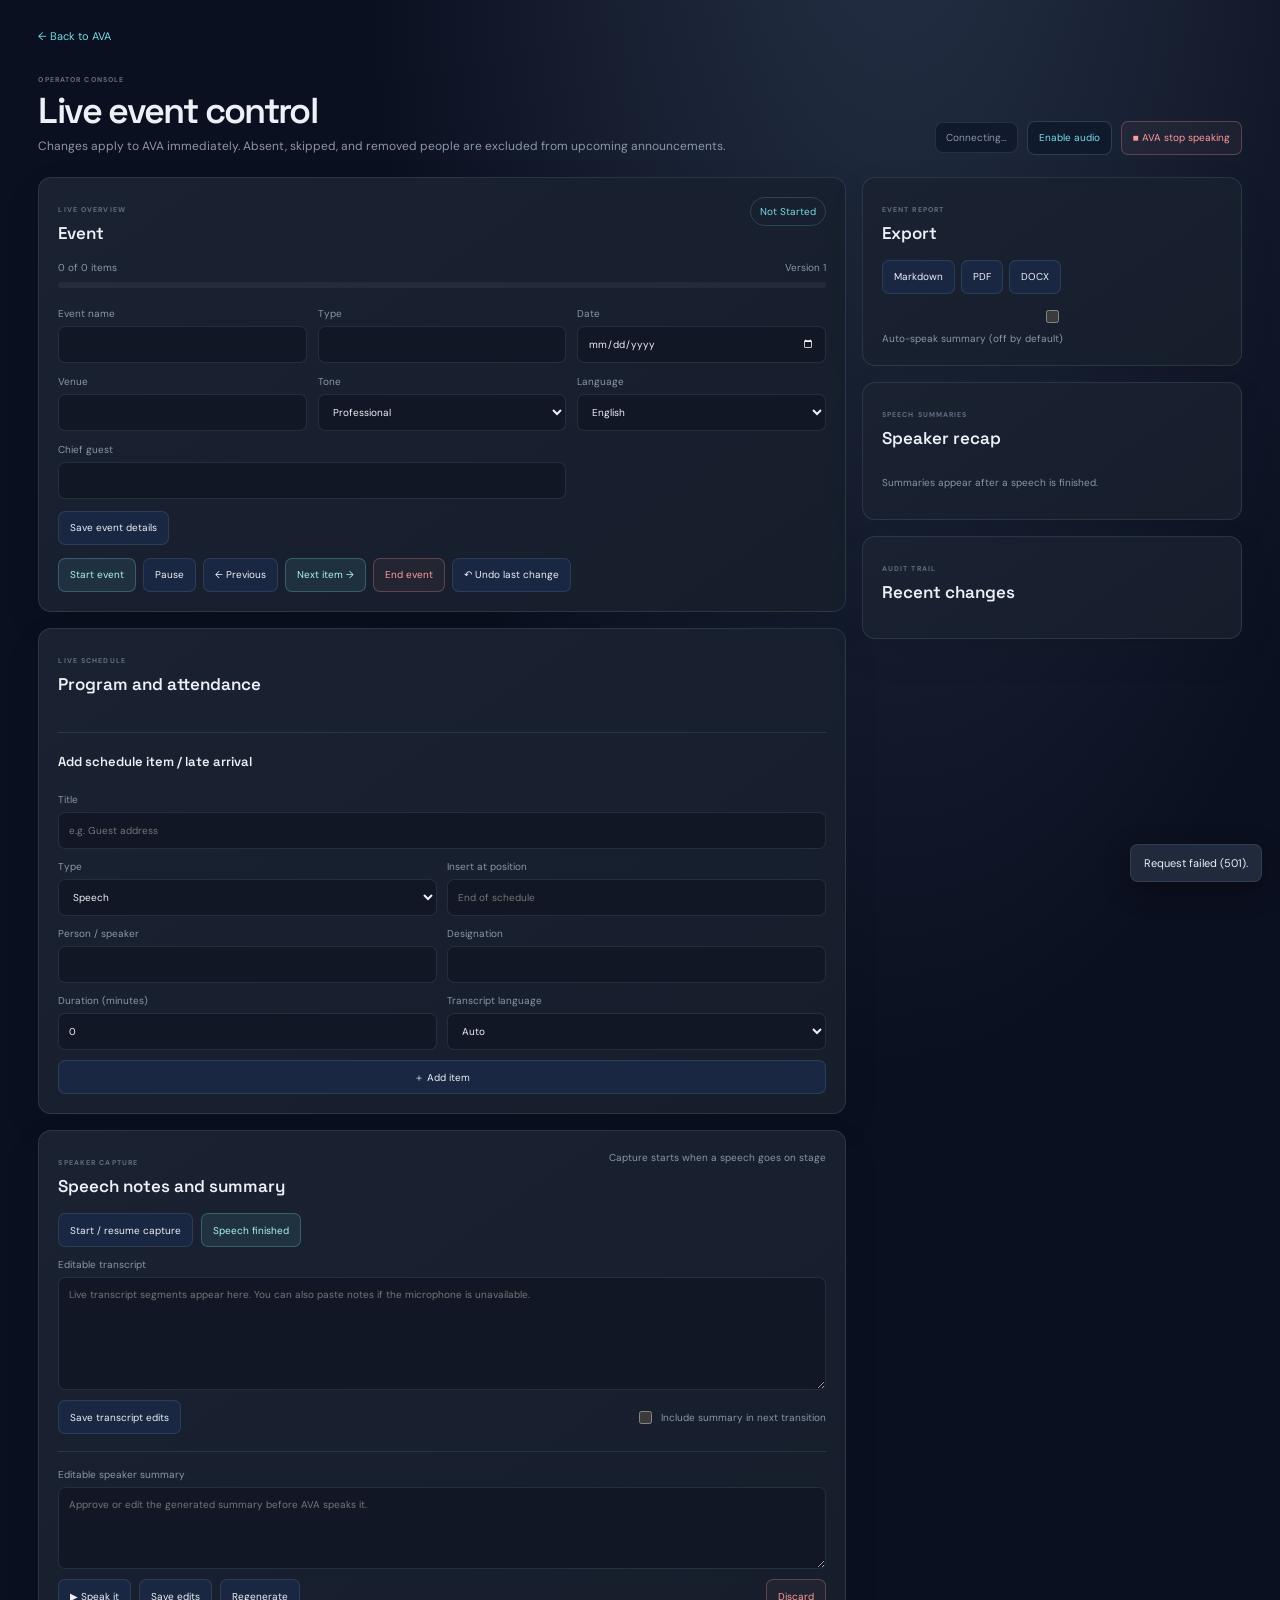
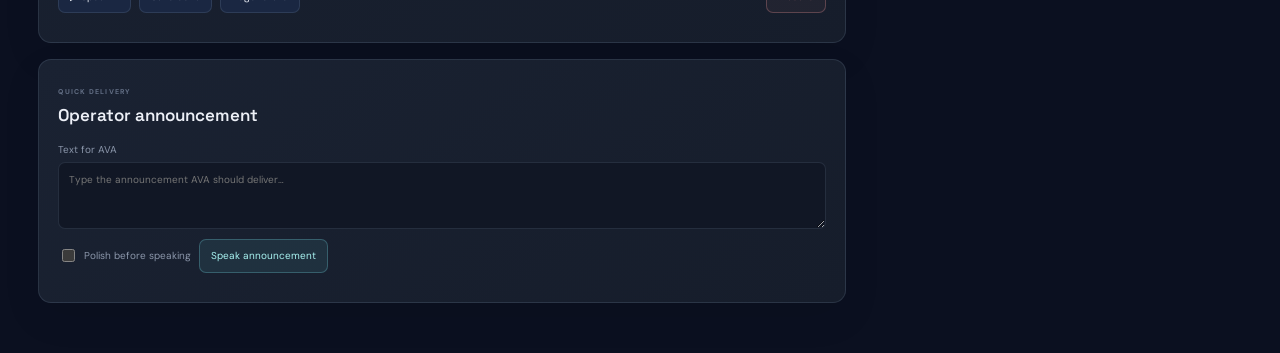
==== static/control.html @ 93ef5743 "Add AVA AI anchoring assistant" ====
<!doctype html>
<html lang="en">
<head>
  <meta charset="utf-8">
  <meta name="viewport" content="width=device-width, initial-scale=1">
  <meta name="theme-color" content="#0b1020">
  <title>AVA — Live event control</title>
  <link rel="preconnect" href="https://fonts.googleapis.com">
  <link rel="preconnect" href="https://fonts.gstatic.com" crossorigin>
  <link href="https://fonts.googleapis.com/css2?family=DM+Sans:wght@400;500;600;700&family=Manjari:wght@400;700&family=Noto+Sans+Malayalam:wght@400;500;600;700&family=Space+Grotesk:wght@500;600;700&display=swap" rel="stylesheet">
  <link rel="stylesheet" href="/static/css/ava.css">
  <link rel="stylesheet" href="/static/css/control.css">
  <script src="/static/js/control.js" defer></script>
</head>
<body class="control-body">
  <main class="control-shell">
    <header class="control-header">
      <div>
        <a class="control-back" href="/">← Back to AVA</a>
        <span class="panel-kicker">OPERATOR CONSOLE</span>
        <h1>Live event control</h1>
        <p>Changes apply to AVA immediately. Absent, skipped, and removed people are excluded from upcoming announcements.</p>
      </div>
      <div class="control-header-actions">
        <span id="socket-state" class="socket-state">Connecting…</span>
        <button id="audio-unlock" class="audio-unlock" type="button">Enable audio</button>
        <button id="stop-speaking" class="danger-button" type="button">■ AVA stop speaking</button>
      </div>
    </header>

    <section id="empty-state" class="control-card empty-control" hidden>
      <h2>No event is set up for this session</h2>
      <p>Return to AVA, open Anchoring, and save an event with its schedule first.</p>
      <a class="primary-link" href="/">Open AVA anchoring setup</a>
    </section>

    <div id="control-content" class="control-grid" hidden>
      <section class="control-main">
        <section class="control-card event-overview">
          <div class="control-card-heading">
            <div><span class="panel-kicker">LIVE OVERVIEW</span><h2 id="event-title">Event</h2></div>
            <span id="event-status" class="event-status">Not started</span>
          </div>
          <div class="progress-copy"><span id="progress-label">0 of 0 items</span><span id="version-label">Version 1</span></div>
          <div class="progress-track"><div id="progress-bar"></div></div>
          <div class="event-fields-control">
            <label>Event name<input id="field-name" maxlength="200"></label>
            <label>Type<input id="field-type" maxlength="80"></label>
            <label>Date<input id="field-date" type="date"></label>
            <label>Venue<input id="field-venue" maxlength="200"></label>
            <label>Tone<select id="field-tone"><option>Professional</option><option>Energetic</option><option>Youthful</option><option>Elegant</option><option>Formal</option><option>Funny</option></select></label>
            <label>Language<select id="field-language"><option value="en">English</option><option value="ml">മലയാളം</option></select></label>
            <label class="wide-field">Chief guest<input id="field-chief-guest" maxlength="200"></label>
          </div>
          <button id="save-event-fields" class="secondary-button" type="button">Save event details</button>
          <div class="event-controls">
            <button id="start-event" class="primary-button" type="button">Start event</button>
            <button id="pause-event" class="secondary-button" type="button">Pause</button>
            <button id="previous-item" class="secondary-button" type="button">← Previous</button>
            <button id="next-item" class="primary-button" type="button">Next item →</button>
            <button id="end-event" class="danger-button" type="button">End event</button>
            <button id="undo-change" class="secondary-button" type="button">↶ Undo last change</button>
          </div>
        </section>

        <section class="control-card">
          <div class="control-card-heading">
            <div><span class="panel-kicker">LIVE SCHEDULE</span><h2>Program and attendance</h2></div>
            <span id="schedule-count" class="muted-label"></span>
          </div>
          <div id="schedule-list" class="schedule-list"></div>
          <form id="add-item-form" class="add-item-form">
            <h3>Add schedule item / late arrival</h3>
            <label>Title<input name="title" required maxlength="200" placeholder="e.g. Guest address"></label>
            <div class="form-two">
              <label>Type<select name="type"><option value="speech">Speech</option><option value="welcome">Welcome</option><option value="performance">Performance</option><option value="break">Break</option><option value="vote_of_thanks">Vote of thanks</option><option value="other">Other</option></select></label>
              <label>Insert at position<input name="position" type="number" min="1" placeholder="End of schedule"></label>
            </div>
            <div class="form-two">
              <label>Person / speaker<input name="person_name" maxlength="160"></label>
              <label>Designation<input name="designation" maxlength="160"></label>
            </div>
            <div class="form-two">
              <label>Duration (minutes)<input name="planned_duration" type="number" min="0" max="600" value="0"></label>
              <label>Transcript language<select name="transcript_language"><option value="auto">Auto</option><option value="en">English</option><option value="ml">Malayalam</option></select></label>
            </div>
            <button class="secondary-button" type="submit">＋ Add item</button>
          </form>
        </section>

        <section class="control-card speech-card">
          <div class="control-card-heading">
            <div><span class="panel-kicker">SPEAKER CAPTURE</span><h2>Speech notes and summary</h2></div>
            <span id="capture-state" class="muted-label">Capture starts when a speech goes on stage</span>
          </div>
          <div class="capture-actions">
            <button id="capture-toggle" class="secondary-button" type="button">Start / resume capture</button>
            <button id="speech-finished" class="primary-button" type="button">Speech finished</button>
          </div>
          <p id="silence-suggestion" class="silence-suggestion" hidden>Long silence detected. Confirm with “Speech finished” when the speaker is done.</p>
          <label>Editable transcript<textarea id="transcript-editor" rows="6" placeholder="Live transcript segments appear here. You can also paste notes if the microphone is unavailable."></textarea></label>
          <div class="transcript-actions">
            <button id="save-transcript" class="secondary-button" type="button">Save transcript edits</button>
            <label class="transition-toggle"><input id="include-transition" type="checkbox"> Include summary in next transition</label>
          </div>
          <div class="summary-box">
            <label>Editable speaker summary<textarea id="summary-editor" rows="4" placeholder="Approve or edit the generated summary before AVA speaks it."></textarea></label>
            <div class="summary-actions">
              <button id="speak-summary" class="secondary-button" type="button">▶ Speak it</button>
              <button id="save-summary" class="secondary-button" type="button">Save edits</button>
              <button id="regenerate-summary" class="secondary-button" type="button">Regenerate</button>
              <button id="discard-summary" class="danger-button" type="button">Discard</button>
            </div>
          </div>
        </section>

        <section class="control-card">
          <div class="control-card-heading">
            <div><span class="panel-kicker">QUICK DELIVERY</span><h2>Operator announcement</h2></div>
          </div>
          <label>Text for AVA<textarea id="announcement-text" rows="3" maxlength="2000" placeholder="Type the announcement AVA should deliver…"></textarea></label>
          <div class="announcement-actions">
            <label class="transition-toggle"><input id="polish-announcement" type="checkbox"> Polish before speaking</label>
            <button id="deliver-announcement" class="primary-button" type="button">Speak announcement</button>
          </div>
        </section>
      </section>

      <aside class="control-side">
        <section class="control-card">
          <div class="control-card-heading"><div><span class="panel-kicker">EVENT REPORT</span><h2>Export</h2></div></div>
          <div class="export-actions">
            <a id="export-md" class="secondary-button" href="#">Markdown</a>
            <a id="export-pdf" class="secondary-button" href="#">PDF</a>
            <a id="export-docx" class="secondary-button" href="#">DOCX</a>
          </div>
          <label class="transition-toggle auto-speak"><input id="auto-speak-summary" type="checkbox"> Auto-speak summary (off by default)</label>
        </section>
        <section class="control-card">
          <div class="control-card-heading"><div><span class="panel-kicker">SPEECH SUMMARIES</span><h2>Speaker recap</h2></div></div>
          <div id="summary-list" class="summary-list"><p class="muted-label">Summaries appear after a speech is finished.</p></div>
        </section>
        <section class="control-card">
          <div class="control-card-heading"><div><span class="panel-kicker">AUDIT TRAIL</span><h2>Recent changes</h2></div></div>
          <ol id="event-log" class="event-log"></ol>
        </section>
      </aside>
    </div>
    <div id="toast-region" class="toast-region" role="status" aria-live="polite"></div>
  </main>
</body>
</html>
---- static/css/ava.css ----
:root {
  color-scheme: dark;
  --bg: #0b1020;
  --panel: #111a2c;
  --panel-soft: #152039;
  --panel-raised: #1a2742;
  --line: rgba(171, 196, 232, .13);
  --ink: #edf0f7;
  --muted: #8b96aa;
  --faint: #626e84;
  --mint: #75dce7;
  --mint-bright: #a9f4f2;
  --lavender: #b7a8ff;
  --gold: #edc891;
  --danger: #ff9b9b;
  --sans: "DM Sans", "Noto Sans Malayalam", "Manjari", sans-serif;
  --display: "Space Grotesk", "Noto Sans Malayalam", "Manjari", sans-serif;
}
* { box-sizing: border-box; }
body { margin: 0; min-width: 320px; color: var(--ink); background: var(--bg); font: 14px/1.5 var(--sans); }
button, input, select, textarea { font: inherit; }
button { color: inherit; }
button:focus-visible, input:focus-visible, select:focus-visible, textarea:focus-visible, a:focus-visible { outline: 2px solid var(--mint); outline-offset: 3px; }
.app-shell { min-height: 100vh; display: grid; grid-template-columns: 246px minmax(0, 1fr); }
.sidebar { position: sticky; top: 0; height: 100vh; padding: 26px 17px 18px; display: flex; flex-direction: column; border-right: 1px solid var(--line); background: #131927; }
.brand { display: flex; align-items: center; gap: 10px; padding: 0 7px; color: var(--ink); text-decoration: none; font: 700 24px var(--display); letter-spacing: -.08em; }
.brand-mark { width: 29px; height: 29px; display: grid; place-items: center; color: #131927; background: var(--mint); border-radius: 10px 10px 10px 3px; font-size: 18px; letter-spacing: -.06em; }
.brand-dot { color: var(--mint); }
.sidebar-label, .panel-kicker, .topbar-kicker { color: var(--faint); font-size: 9px; font-weight: 700; letter-spacing: .16em; }
.sidebar-label { margin: 42px 8px 12px; }
.session-card { display: flex; align-items: center; gap: 10px; padding: 12px 10px; border: 1px solid var(--line); border-radius: 10px; background: rgba(255,255,255,.018); }
.session-card > div { flex: 1; min-width: 0; }
.session-card strong, .profile strong { display: block; font-size: 11px; font-weight: 600; }
.session-card small, .profile small { display: block; color: var(--faint); font-size: 10px; }
.live-dot { width: 7px; height: 7px; display: inline-block; border-radius: 50%; background: var(--mint); box-shadow: 0 0 11px #9edbc87a; flex: 0 0 auto; }
.icon-button { width: 29px; height: 29px; display: grid; place-items: center; padding: 0; border: 1px solid var(--line); border-radius: 8px; background: transparent; color: var(--muted); cursor: pointer; font-size: 19px; }
.icon-button:hover { color: var(--mint); border-color: #9edbc85e; }
.memory-card { margin-top: 25px; padding: 14px 13px 12px; border: 1px solid var(--line); border-radius: 11px; background: linear-gradient(145deg, #1d2635, #182130); }
.card-heading { display: flex; justify-content: space-between; font-size: 11px; font-weight: 700; }
.memory-icon { color: var(--mint); }
.memory-card p { min-height: 39px; margin: 12px 0 15px; color: var(--muted); font-size: 10px; line-height: 1.6; }
.memory-meta { display: flex; justify-content: space-between; color: var(--faint); font-size: 9px; }
.state-card { flex: 1; min-height: 60px; }
.state-card .sidebar-label { margin: 29px 8px 10px; }
.state-content { padding: 0 8px; color: var(--muted); font-size: 10px; }
.state-empty { color: var(--faint); }
.state-item { padding: 9px 10px; border-left: 2px solid var(--lavender); border-radius: 0 6px 6px 0; background: #ffffff06; }
.state-item strong { display: block; margin-bottom: 3px; color: var(--ink); font-size: 10px; }
.sidebar-bottom { margin-top: auto; }
.settings-link { width: 100%; padding: 10px 9px; display: flex; gap: 9px; align-items: center; border: 0; background: transparent; color: var(--muted); text-align: left; cursor: pointer; font-size: 11px; }
.settings-link:hover { color: var(--ink); }
.profile { margin-top: 10px; padding: 14px 5px 0; display: flex; align-items: center; gap: 9px; border-top: 1px solid var(--line); }
.profile-avatar { width: 28px; height: 28px; display: grid; place-items: center; border-radius: 9px; background: #282e47; color: var(--lavender); font-weight: 700; }
.profile > div:nth-child(2) { flex: 1; }
.profile-status { width: 6px; height: 6px; border-radius: 50%; background: var(--mint); }
.main-panel { width: min(100%, 1550px); min-height: 100vh; margin: auto; padding: 27px clamp(20px, 3vw, 48px) 17px; display: flex; flex-direction: column; }
.topbar { display: flex; align-items: center; justify-content: space-between; gap: 18px; }
.topbar-kicker { font-size: 8px; letter-spacing: .17em; }
.topbar h1 { margin: 4px 0 0; font: 600 clamp(20px, 2vw, 26px)/1.2 var(--display); letter-spacing: -.045em; }
.topbar-actions { display: flex; align-items: center; gap: 10px; }
.language-select, .connection-pill, .audio-unlock { min-height: 34px; padding: 0 11px; border: 1px solid var(--line); border-radius: 8px; background: var(--panel); color: var(--muted); font-size: 10px; }
.connection-pill { display: flex; align-items: center; gap: 7px; }
.status-indicator { width: 7px; height: 7px; display: inline-block; border-radius: 50%; background: var(--gold); }
.connection-pill.connected .status-indicator { background: var(--mint); box-shadow: 0 0 9px #9edbc87a; }
.connection-pill.connecting .status-indicator { background: var(--gold); animation: pulse 1s infinite alternate; }
.connection-pill.error .status-indicator { background: var(--danger); }
.connection-pill.error { color: var(--danger); }
.audio-unlock { border-color: #9edbc830; color: var(--mint); cursor: pointer; }
.audio-unlock.enabled { background: #9edbc813; }
.health-banner { margin-top: 13px; padding: 10px 13px; border: 1px solid #edc8914a; border-radius: 8px; background: #edc8910c; color: var(--gold); font-size: 10px; }
.health-banner strong { font-size: 10px; }
.health-banner ul { display: grid; gap: 3px; margin: 5px 0 0; padding-left: 16px; color: #c7b89f; }
.mode-tabs { display: flex; align-items: center; gap: 5px; margin-top: 25px; padding-bottom: 11px; border-bottom: 1px solid var(--line); }
.mode-tab { display: flex; align-items: center; gap: 7px; padding: 7px 12px; border: 1px solid transparent; border-radius: 7px; background: transparent; color: var(--muted); cursor: pointer; font-size: 11px; }
.mode-tab span { color: var(--faint); font-size: 14px; }
.mode-tab:hover { color: var(--ink); }
.mode-tab.active { border-color: #9edbc82b; background: #9edbc80b; color: var(--mint-bright); }
.mode-tab.active span { color: var(--mint); }
.mode-hint { margin-left: auto; color: var(--faint); font-size: 10px; }
.workspace { flex: 1; min-height: 500px; display: grid; grid-template-columns: minmax(0, 1fr) 270px; gap: 23px; padding-top: 12px; }
.conversation-column { min-width: 0; min-height: 0; display: flex; flex-direction: column; }
.welcome-panel { flex: 1; display: flex; flex-direction: column; align-items: center; justify-content: center; padding: 25px 5px 23px; text-align: center; }
.avatar-stage { width: 110px; height: 110px; position: relative; display: grid; place-items: center; margin-bottom: 16px; }
.avatar-orbit { position: absolute; inset: 0; border: 1px solid #c2b8ff20; border-radius: 50%; }
.orbit-two { inset: 8px; border-color: #9edbc832; }
.avatar-face { position: relative; width: 62px; height: 66px; display: flex; align-items: center; flex-direction: column; justify-content: center; border: 1px solid #d9d3ff4b; border-radius: 46% 46% 42% 42%; background: linear-gradient(145deg, #34324f, #23283c); box-shadow: 0 0 35px #a49bff20, inset 0 1px #ffffff21; }
.avatar-eyes { display: flex; gap: 13px; margin-top: 3px; }
.avatar-eyes i { width: 5px; height: 7px; border-radius: 50%; background: var(--mint); box-shadow: 0 0 7px #9edbc8; }
.avatar-smile { width: 13px; height: 6px; margin-top: 7px; border-bottom: 1px solid #d5d0ff; border-radius: 0 0 12px 12px; }
.avatar-cheek { position: absolute; top: 40px; width: 6px; height: 3px; border-radius: 50%; background: #d6a5c5b5; }
.cheek-left { left: 8px; }.cheek-right { right: 8px; }
.avatar-spark { position: absolute; color: var(--gold); animation: drift 4s ease-in-out infinite; }
.spark-one { top: 12px; right: 13px; }.spark-two { bottom: 15px; left: 8px; color: var(--mint); animation-delay: -1.7s; }
.avatar-orbit.orbit-one { animation: orbit 20s linear infinite; }
.eyebrow { margin: 0 0 9px; color: var(--mint); font-size: 8px; font-weight: 700; letter-spacing: .2em; }
.welcome-panel h2 { margin: 0; font: 600 clamp(23px, 3vw, 33px)/1.2 var(--display); letter-spacing: -.05em; }
.welcome-panel h2 span { color: var(--lavender); }
.welcome-copy { max-width: 360px; margin: 11px 0 20px; color: var(--muted); font-size: 11px; }
.suggestion-row { display: flex; flex-wrap: wrap; justify-content: center; gap: 7px; }
.suggestion { padding: 8px 10px; border: 1px solid var(--line); border-radius: 8px; background: #ffffff04; color: var(--lavender); cursor: pointer; font-size: 10px; }
.suggestion span { color: var(--muted); }.suggestion:hover { border-color: #c2b8ff55; background: #c2b8ff0b; }
.chat-log { min-height: 0; max-height: 46vh; overflow-y: auto; padding: 12px 8px; }
.chat-log:empty { display: none; }
.message-row { display: flex; gap: 9px; margin: 13px 0; animation: rise .25s ease-out; }
.message-row.user { justify-content: flex-end; }
.message-avatar { width: 24px; height: 24px; flex: 0 0 auto; display: grid; place-items: center; border-radius: 8px; background: #282e47; color: var(--lavender); font: 600 11px var(--display); }
.message-bubble { max-width: min(78%, 560px); padding: 10px 13px; border: 1px solid var(--line); border-radius: 4px 12px 12px 12px; background: var(--panel); color: #dfe4ef; font-size: 12px; line-height: 1.7; white-space: pre-wrap; overflow-wrap: anywhere; }
.user .message-bubble { border-color: #9edbc822; border-radius: 12px 4px 12px 12px; background: #21302f; }
.message-actions { display: flex; gap: 8px; margin-top: 7px; }
.play-audio { padding: 3px 8px; border: 1px solid var(--line); border-radius: 5px; background: transparent; color: var(--mint); cursor: pointer; font-size: 9px; }
.typing-indicator { align-items: center; gap: 4px; padding: 0 10px 10px 34px; color: var(--faint); font-size: 9px; }
.typing-indicator:not([hidden]) { display: flex; }
.typing-indicator span { width: 4px; height: 4px; border-radius: 50%; background: var(--mint); animation: pulse 1s infinite alternate; }
.typing-indicator span:nth-child(2) { animation-delay: .2s; }.typing-indicator span:nth-child(3) { animation-delay: .4s; }
.typing-indicator small { margin-left: 5px; font-size: inherit; }
.composer-wrap { margin-top: auto; }
.composer { padding: 11px 12px 8px; border: 1px solid #b0bfd328; border-radius: 12px; background: #171e2b; box-shadow: 0 14px 35px #0002; transition: border-color .18s; }
.composer:focus-within { border-color: #9edbc849; }
.composer textarea { width: 100%; resize: none; max-height: 160px; padding: 1px 2px 7px; border: 0; outline: 0; background: transparent; color: var(--ink); font-size: 12px; line-height: 1.55; }
.composer textarea::placeholder { color: #788399; }
.composer-controls { display: flex; justify-content: space-between; align-items: center; gap: 10px; }
.composer-tools { min-width: 0; display: flex; align-items: center; gap: 8px; }
.tool-button { min-height: 27px; display: flex; align-items: center; gap: 5px; padding: 3px 7px; border: 1px solid transparent; border-radius: 6px; background: transparent; color: var(--faint); cursor: pointer; font-size: 12px; }
.tool-button span { font-size: 9px; }
.tool-button:hover, .tool-button[aria-pressed="true"], .tool-button.recording { border-color: #9edbc830; background: #9edbc80b; color: var(--mint); }
.input-divider { height: 15px; border-left: 1px solid var(--line); }.input-tip { color: var(--faint); font-size: 9px; }
.send-button { min-height: 31px; display: flex; align-items: center; gap: 14px; padding: 0 10px; border: 0; border-radius: 7px; background: var(--mint); color: #17211f; cursor: pointer; font-weight: 700; font-size: 10px; }
.send-button:hover { background: var(--mint-bright); }.send-button:disabled { opacity: .55; cursor: wait; }
.composer-foot { display: flex; justify-content: space-between; gap: 8px; padding: 7px 2px 0; color: var(--faint); font-size: 8px; }
.insight-column { display: flex; flex-direction: column; gap: 12px; }
.think-card, .robot-card, .event-card { padding: 14px; border: 1px solid var(--line); border-radius: 11px; background: linear-gradient(145deg, #1a2231, #171e2a); }
.panel-title, .robot-header { display: flex; align-items: flex-start; justify-content: space-between; }
.panel-title h2, .robot-header h2, .settings-heading h2 { margin: 3px 0 0; font: 600 14px var(--display); letter-spacing: -.03em; }
.panel-kicker { font-size: 7px; }.think-spark { color: var(--lavender); }
.think-row { display: flex; align-items: center; justify-content: space-between; gap: 8px; padding: 11px 0 0; }
.think-label { color: var(--faint); font-size: 9px; }.think-value { color: #d8ddeb; font-size: 9px; text-align: right; }
.model-value { color: var(--mint); font-family: monospace; }
.think-context { margin-top: 10px; padding-top: 10px; border-top: 1px solid var(--line); }
.think-context p { min-height: 24px; margin: 5px 0 0; color: var(--muted); font-size: 9px; line-height: 1.6; }
.sim-badge { display: flex; align-items: center; gap: 5px; padding: 4px 6px; border: 1px solid #9edbc823; border-radius: 5px; color: var(--mint); font-size: 7px; letter-spacing: .08em; }
.sim-badge i { width: 4px; height: 4px; border-radius: 50%; background: var(--mint); }
.robot-scene { height: 154px; position: relative; display: flex; flex-direction: column; align-items: center; justify-content: center; margin: 10px -3px 3px; overflow: hidden; border-radius: 8px; background: radial-gradient(ellipse at 50% 65%, #303252 0, #20263b 35%, #1b2232 73%); }
.scene-glow { position: absolute; width: 95px; height: 88px; bottom: 24px; border-radius: 50%; background: #a39aff17; filter: blur(15px); }
.robot-shadow { position: absolute; width: 73px; height: 10px; bottom: 29px; border-radius: 50%; background: #0d1120b8; filter: blur(3px); }
.robot-antenna { width: 3px; height: 12px; position: relative; z-index: 2; margin-bottom: -1px; background: #8880be; }
.robot-antenna i { width: 6px; height: 6px; position: absolute; top: -5px; left: -1.5px; border-radius: 50%; background: var(--mint); box-shadow: 0 0 8px var(--mint); }
.robot-head { width: 50px; height: 39px; position: relative; z-index: 2; border: 1px solid #9b9ae1a8; border-radius: 13px 13px 10px 10px; background: linear-gradient(145deg, #7773a5, #4a5278); box-shadow: inset 0 2px #ffffff2c, 0 5px 14px #0003; animation: bob 3s ease-in-out infinite; }
.robot-ear { width: 5px; height: 14px; position: absolute; top: 10px; border: 1px solid #8b91bb; border-radius: 4px; background: #50587b; }.ear-left { left: -5px; }.ear-right { right: -5px; }
.robot-eye { width: 6px; height: 8px; position: absolute; top: 13px; border-radius: 50%; background: #b8ffeb; box-shadow: 0 0 7px #9edbc8bd; }.eye-left { left: 13px; }.eye-right { right: 13px; }
.robot-mouth { width: 10px; height: 4px; position: absolute; bottom: 7px; left: 19px; border-bottom: 1px solid #d3caff; border-radius: 0 0 8px 8px; }
.robot-neck { width: 10px; height: 7px; background: #71779b; }
.robot-body { width: 48px; height: 43px; position: relative; z-index: 1; border: 1px solid #8889b3; border-radius: 11px 11px 13px 13px; background: linear-gradient(140deg, #656a90, #3d486b); box-shadow: inset 0 2px #ffffff20; }
.robot-core { width: 13px; height: 13px; position: absolute; top: 9px; left: 17px; border: 1px solid #a9e8dc; border-radius: 50%; background: #9edbc828; box-shadow: 0 0 8px #9edbc852; }
.robot-body-line { width: 18px; height: 2px; position: absolute; bottom: 9px; left: 14px; border-radius: 4px; background: #a9a8d27a; }
.robot-arm { width: 7px; height: 25px; position: absolute; z-index: 0; top: 83px; border: 1px solid #71789a; border-radius: 5px; background: #505a7d; transform-origin: top center; }.arm-left { left: calc(50% - 29px); transform: rotate(18deg); }.arm-right { right: calc(50% - 29px); transform: rotate(-18deg); }
.robot-caption { position: absolute; bottom: 9px; color: #b3bed2; font-size: 8px; }
.robot-scene.speaking .robot-head { animation: speak 180ms ease-in-out infinite alternate; }.robot-scene.gesture-wave .arm-right { animation: wave .55s ease-in-out 4 alternate; }.robot-scene.gesture-bow .robot-head { animation: bow .8s ease-in-out 2 alternate; }.robot-scene.gesture-expressive .arm-left { animation: wave .5s ease-in-out 3 alternate; }
.visualizer { height: 17px; display: flex; align-items: center; justify-content: center; gap: 3px; opacity: .35; }.visualizer i { width: 2px; height: 4px; border-radius: 2px; background: var(--mint); }.robot-scene.speaking + .visualizer { opacity: 1; }.robot-scene.speaking + .visualizer i { animation: wavebar .5s ease-in-out infinite alternate; }.visualizer i:nth-child(3n) { animation-delay: .17s; }.visualizer i:nth-child(2n) { animation-delay: .31s; }
.event-card[hidden] { display: none; }.event-card { max-height: 36vh; overflow-y: auto; }.event-form { display: grid; gap: 9px; margin-top: 12px; }.event-form label, .settings-form label { display: grid; gap: 4px; color: var(--muted); font-size: 9px; }.event-form label small, .settings-form small { color: var(--faint); font-size: 8px; }
.event-form input, .event-form select, .event-form textarea, .settings-form input, .settings-form select { width: 100%; min-width: 0; padding: 7px 8px; border: 1px solid var(--line); border-radius: 6px; background: #111827; color: var(--ink); font-size: 10px; }.event-form textarea { resize: vertical; }.event-fields { display: grid; grid-template-columns: 1fr 1fr; gap: 7px; }
.event-save, .next-item { min-height: 30px; padding: 6px 10px; border: 1px solid #9edbc830; border-radius: 6px; background: #9edbc813; color: var(--mint-bright); cursor: pointer; font-size: 9px; }.event-save:hover, .next-item:hover { background: #9edbc822; }
.next-item { width: 100%; display: flex; justify-content: space-between; margin-top: 8px; }.schedule-line { padding: 7px 3px; border-bottom: 1px solid var(--line); color: var(--muted); font-size: 9px; }.schedule-line.current { color: var(--mint); }
.app-footer { display: flex; justify-content: space-between; gap: 12px; padding-top: 13px; color: var(--faint); font-size: 8px; }
.settings-dialog { width: min(420px, calc(100% - 28px)); padding: 21px; border: 1px solid var(--line); border-radius: 13px; background: #171e2b; color: var(--ink); box-shadow: 0 20px 70px #0009; }.settings-dialog::backdrop { background: #060912b8; backdrop-filter: blur(4px); }.settings-heading { display: flex; justify-content: space-between; align-items: flex-start; }.settings-form { display: grid; gap: 14px; margin-top: 20px; }
.toast-region { position: fixed; right: 18px; bottom: 18px; z-index: 10; display: grid; gap: 7px; }.toast { max-width: 320px; padding: 10px 13px; border: 1px solid var(--line); border-radius: 8px; background: #202a3c; color: var(--ink); box-shadow: 0 8px 24px #0005; font-size: 11px; animation: rise .2s ease; }
.sr-only { width: 1px; height: 1px; position: absolute; overflow: hidden; clip: rect(0,0,0,0); white-space: nowrap; clip-path: inset(50%); }
@keyframes pulse { to { transform: translateY(-3px); opacity: .45; } } @keyframes drift { 50% { transform: translate(3px,-5px) rotate(20deg); } } @keyframes orbit { to { transform: rotate(360deg); } } @keyframes rise { from { opacity: 0; transform: translateY(5px); } to { opacity: 1; transform: translateY(0); } } @keyframes bob { 50% { transform: translateY(-2px); } } @keyframes speak { to { transform: translateY(-2px) scale(1.03); } } @keyframes wave { to { transform: rotate(-63deg); } } @keyframes bow { to { transform: rotate(16deg) translateY(2px); } } @keyframes wavebar { to { height: 14px; } }
@media (min-width: 1200px) { .workspace { grid-template-columns: minmax(0, 1fr) 290px; gap: 29px; }.main-panel { padding-inline: 42px; } }
@media (max-width: 900px) { .app-shell { grid-template-columns: 205px minmax(0,1fr); }.workspace { grid-template-columns: minmax(0,1fr) 245px; gap: 14px; }.main-panel { padding-inline: 20px; }.input-tip { display: none; } }
@media (max-width: 700px) { .app-shell { grid-template-columns: 1fr; }.sidebar { position: static; height: auto; display: grid; grid-template-columns: 1fr auto; padding: 11px 15px; border-right: 0; border-bottom: 1px solid var(--line); }.sidebar .sidebar-label, .memory-card, .state-card, .sidebar-bottom { display: none; }.brand { font-size: 20px; }.brand-mark { width: 25px; height: 25px; }.session-card { width: auto; padding: 6px 8px; }.session-card small, .session-card .icon-button { display: none; }.main-panel { min-height: calc(100vh - 49px); padding: 19px 15px 12px; }.topbar-kicker { font-size: 7px; }.topbar h1 { font-size: 21px; }.connection-pill { display: flex; min-height: 29px; padding: 0 7px; font-size: 8px; }.audio-unlock { min-height: 29px; padding: 0 7px; font-size: 8px; }.mode-tabs { margin-top: 17px; }.mode-hint { display: none; }.workspace { min-height: 0; display: flex; flex-direction: column; gap: 14px; }.conversation-column { min-height: 55vh; }.welcome-panel { min-height: 290px; }.chat-log { max-height: 38vh; }.insight-column { display: grid; grid-template-columns: 1fr 1fr; align-items: start; }.think-card { grid-column: 1/-1; }.robot-card { min-width: 0; }.robot-scene { height: 145px; }.event-card { max-height: none; grid-column: 1/-1; }.composer-foot { flex-direction: column; font-size: 7px; }.app-footer { font-size: 7px; }.suggestion-row { gap: 5px; }.suggestion { font-size: 9px; }.message-bubble { max-width: 88%; } }
@media (prefers-reduced-motion: reduce) { *, *::before, *::after { scroll-behavior: auto !important; animation-duration: .01ms !important; animation-iteration-count: 1 !important; transition-duration: .01ms !important; } }

.side-navigation { display: grid; gap: 4px; margin: 25px 0 5px; }
.side-navigation .sidebar-label { margin: 0 8px 5px; }
.side-navigation .secondary-label { margin-top: 12px; }
.side-link { width: 100%; min-height: 35px; display: flex; align-items: center; gap: 9px; padding: 0 9px; border: 1px solid transparent; border-radius: 7px; background: transparent; color: var(--muted); text-align: left; cursor: pointer; font-size: 10px; }
.side-link > span { width: 16px; color: var(--faint); text-align: center; font-size: 13px; }
.side-link small { margin-left: auto; color: var(--faint); font-size: 8px; }
.side-link:hover, .side-link.active { border-color: #75dce72b; background: #75dce70c; color: var(--mint-bright); }
.side-link.active > span { color: var(--mint); }
.side-link.unavailable { cursor: not-allowed; opacity: .55; }
.provider-pill { padding: 6px 9px; border: 1px solid var(--line); border-radius: 7px; color: var(--muted); background: #ffffff05; font-size: 9px; white-space: nowrap; }
.provider-pill.ready { border-color: #75dce738; color: var(--mint-bright); background: #75dce70c; }
.provider-pill.missing { border-color: #ff9b9b50; color: var(--danger); background: #ff9b9b0b; }
.provider-pill.checking { color: var(--gold); }
.studio-view { padding: 20px 0 24px; }
.studio-view[hidden], .workspace[hidden] { display: none; }
.studio-heading { display: flex; align-items: center; justify-content: space-between; gap: 15px; margin: 0 0 17px; }
.studio-heading h2 { margin: 5px 0 4px; font: 600 clamp(23px, 2.6vw, 34px)/1.15 var(--display); letter-spacing: -.05em; }
.studio-heading p { margin: 0; color: var(--muted); font-size: 11px; }
.studio-draft-state { padding: 6px 9px; border: 1px solid var(--line); border-radius: 7px; color: var(--muted); font-size: 9px; white-space: nowrap; }
.studio-grid { display: grid; grid-template-columns: minmax(0, 1.55fr) minmax(270px, .75fr); align-items: start; gap: 15px; }
.studio-editor, .studio-sidebar { min-width: 0; display: grid; align-content: start; gap: 13px; }
.studio-card { min-width: 0; padding: 17px; border: 1px solid var(--line); border-radius: 13px; background: linear-gradient(145deg, #141e33, #101827); box-shadow: 0 14px 36px #03071438; }
.studio-card-heading { display: flex; align-items: flex-start; justify-content: space-between; gap: 10px; margin-bottom: 14px; }
.studio-card-heading h3, .segment-status-card h3 { margin: 4px 0 0; font: 600 15px var(--display); letter-spacing: -.03em; }
.step-mark { color: #75dce780; font: 600 12px var(--display); }
.studio-fields { display: grid; grid-template-columns: repeat(2, minmax(0,1fr)); gap: 11px; }
.studio-fields label { display: grid; gap: 5px; color: var(--muted); font-size: 9px; }
.studio-fields .field-wide { grid-column: 1/-1; }
.studio-fields input, .studio-fields select, .studio-fields textarea { width: 100%; min-width: 0; padding: 9px 10px; border: 1px solid var(--line); border-radius: 7px; outline: none; color: var(--ink); background: #0c1424; font-size: 10px; }
.studio-fields input:focus, .studio-fields select:focus, .studio-fields textarea:focus, .section-editor:focus { border-color: #75dce77a; box-shadow: 0 0 0 3px #75dce712; }
.studio-fields textarea, .section-editor { resize: vertical; }
.studio-actions { display: flex; justify-content: flex-end; gap: 8px; margin-top: 13px; }
.primary-action, .secondary-action, .stop-action { min-height: 34px; padding: 0 12px; border: 1px solid #75dce74a; border-radius: 7px; cursor: pointer; font-size: 9px; font-weight: 700; }
.primary-action { color: #07131c; background: linear-gradient(110deg, #75dce7, #a8d7ff); }
.primary-action:hover:not(:disabled) { filter: brightness(1.08); }
.secondary-action { color: var(--mint-bright); background: #75dce710; }
.primary-action:disabled, .secondary-action:disabled { cursor: not-allowed; opacity: .45; }
.studio-note { margin: 9px 0 0; color: var(--faint); font-size: 8px; line-height: 1.6; }
.script-metrics { display: flex; gap: 11px; color: var(--faint); font-size: 8px; }
.script-sections { display: grid; gap: 9px; }
.script-section { padding: 10px; border: 1px solid var(--line); border-radius: 9px; background: #0c1424a8; }
.script-section.selected { border-color: #75dce768; box-shadow: inset 2px 0 var(--mint); }
.script-section-heading { display: flex; align-items: center; justify-content: space-between; gap: 8px; margin-bottom: 8px; }
.section-title-input { width: min(240px, 65%); padding: 5px 7px; border: 1px solid transparent; border-radius: 5px; color: var(--ink); background: transparent; font-size: 10px; font-weight: 700; }
.section-title-input:focus { border-color: var(--line); outline: none; }
.section-controls { display: flex; gap: 3px; }
.section-control { width: 25px; height: 25px; padding: 0; border: 1px solid transparent; border-radius: 5px; background: transparent; color: var(--muted); cursor: pointer; }
.section-control:hover:not(:disabled) { border-color: var(--line); color: var(--mint); }
.section-control:disabled { opacity: .3; cursor: not-allowed; }
.section-editor { width: 100%; min-height: 78px; padding: 9px; border: 1px solid var(--line); border-radius: 7px; color: var(--ink); background: #0a1220; font: 10px/1.7 var(--sans); }
.script-toolbar { display: flex; flex-wrap: wrap; gap: 7px; padding-top: 12px; }
.text-action { padding: 5px 7px; border: 0; background: transparent; color: var(--mint); cursor: pointer; font-size: 9px; }
.text-action:hover { color: var(--mint-bright); }
.segment-actions { justify-content: space-between; border-top: 1px solid var(--line); padding-top: 12px; }
.preview-card { background: radial-gradient(ellipse at top right, #8a74ff16, transparent 48%), linear-gradient(145deg, #151d34, #111827); }
.live-pill { display: flex; align-items: center; gap: 5px; padding: 4px 6px; border: 1px solid #75dce72b; border-radius: 5px; color: var(--mint); font-size: 7px; letter-spacing: .1em; }
.live-pill i { width: 5px; height: 5px; border-radius: 50%; background: var(--mint); box-shadow: 0 0 8px var(--mint); }
.active-segment-preview { min-height: 135px; padding: 12px; border: 1px solid var(--line); border-radius: 8px; color: #dfe6f4; background: #0a1220a8; font: 10px/1.8 var(--sans); white-space: pre-wrap; }
.preview-meta { display: flex; justify-content: space-between; gap: 9px; margin-top: 9px; color: var(--faint); font-size: 8px; }
.queue-notice { display: grid; gap: 4px; margin-top: 13px; padding: 10px; border-left: 2px solid var(--lavender); border-radius: 0 7px 7px 0; background: #b7a8ff0b; }
.queue-notice strong { color: var(--lavender); font-size: 9px; }
.queue-notice span, .segment-status-card li { color: var(--muted); font-size: 8px; line-height: 1.65; }
.segment-status-card ul { display: grid; gap: 6px; margin: 11px 0 13px; padding-left: 16px; }
.stop-action { border-color: #ff9b9b49; color: var(--danger); background: #ff9b9b0a; }
.event-card.studio-card { max-height: none; overflow: visible; }
.script-preview-dialog { max-height: 85vh; overflow: auto; }
.script-preview-text { max-height: 65vh; overflow: auto; color: var(--ink); font: 11px/1.8 var(--sans); white-space: pre-wrap; }
.live-dot.connecting { background: var(--gold); box-shadow: 0 0 9px #edc89180; animation: pulse 1s infinite alternate; }
.live-dot.error, .profile-status.disconnected { background: var(--danger); box-shadow: 0 0 9px #ff9b9b70; }
.diagnostics-panel { margin-top: 12px; border: 1px solid var(--line); border-radius: 9px; background: #ffffff04; }
.diagnostics-panel > summary { display: flex; justify-content: space-between; gap: 12px; padding: 9px 12px; color: var(--ink); cursor: pointer; font-size: 9px; font-weight: 700; list-style-position: inside; }
.diagnostics-panel > summary small { color: var(--faint); font-size: 8px; font-weight: 400; }
.diagnostics-list { display: grid; grid-template-columns: repeat(auto-fit, minmax(180px,1fr)); gap: 7px; padding: 0 9px 9px; }
.diagnostic-row { display: grid; grid-template-columns: 1fr auto; align-items: center; gap: 5px 8px; padding: 8px; border: 1px solid var(--line); border-radius: 7px; background: #0c142477; }
.diagnostic-row strong { color: #dce4f4; font-size: 8px; }
.diagnostic-state { color: var(--muted); font-size: 7px; }
.diagnostic-state.ready, .diagnostic-state.configured { color: var(--mint); }
.diagnostic-state.missing, .diagnostic-state.error { color: var(--danger); }
.diagnostic-state.unavailable { color: var(--gold); }
.diagnostic-detail { grid-column: 1/-1; color: var(--faint); font-size: 7px; line-height: 1.5; overflow-wrap: anywhere; }
@media (max-width: 1050px) {
  .app-shell { grid-template-columns: 220px minmax(0,1fr); }
  .studio-grid { grid-template-columns: minmax(0,1fr) 280px; }
  .provider-pill { display: none; }
}
.sidebar-brand-row { display: flex; align-items: center; justify-content: space-between; gap: 8px; }
.sidebar-toggle { flex: 0 0 auto; }
.app-shell.sidebar-collapsed { grid-template-columns: 76px minmax(0,1fr); }
.sidebar-collapsed .sidebar { padding-inline: 9px; }
.sidebar-collapsed .brand { justify-content: center; padding-inline: 0; }
.sidebar-collapsed .brand > span:not(.brand-mark), .sidebar-collapsed .session-card > div,
.sidebar-collapsed .memory-card, .sidebar-collapsed .state-card { display: none; }
.sidebar-collapsed .session-card { justify-content: center; padding-inline: 5px; }
.sidebar-collapsed .session-card .icon-button { display: none; }
.sidebar-collapsed .side-navigation .sidebar-label { display: none; }
.sidebar-collapsed .side-link { justify-content: center; padding-inline: 0; font-size: 0; }
.sidebar-collapsed .side-link > span { font-size: 14px; }
.sidebar-collapsed .side-link small { display: none; }
.sidebar-collapsed .settings-link { justify-content: center; padding-inline: 0; font-size: 0; }
.sidebar-collapsed .settings-link > span { font-size: 14px; }
.sidebar-collapsed .profile { justify-content: center; }
.sidebar-collapsed .profile > div:nth-child(2) { display: none; }
@media (max-width: 760px) {
  .app-shell { grid-template-columns: 1fr; }
  .app-shell.sidebar-collapsed { grid-template-columns: 1fr; }
  .sidebar { position: static; height: auto; display: grid; grid-template-columns: minmax(0,1fr) auto; padding: 11px 15px; border-right: 0; border-bottom: 1px solid var(--line); }
  .sidebar > .sidebar-label, .memory-card, .state-card, .sidebar-bottom { display: none; }
  .brand { font-size: 20px; }
  .brand-mark { width: 25px; height: 25px; }
  .session-card { width: auto; padding: 6px 8px; }
  .session-card small, .session-card .icon-button { display: none; }
  .sidebar-toggle { display: none; }
  .sidebar-collapsed .brand { justify-content: flex-start; }
  .sidebar-collapsed .brand > span:not(.brand-mark) { display: inline; }
  .sidebar-collapsed .session-card > div { display: block; }
  .sidebar-collapsed .side-link { justify-content: flex-start; padding-inline: 8px; font-size: 9px; }
  .sidebar-collapsed .side-link > span { font-size: 13px; }
  .side-navigation { display: flex; overflow-x: auto; grid-column: 1/-1; margin: 8px -5px 0; padding-bottom: 3px; }
  .side-navigation .sidebar-label { display: none; }
  .side-link { width: auto; min-width: max-content; min-height: 30px; padding-inline: 8px; font-size: 9px; }
  .side-link small { display: none; }
  .main-panel { width: 100%; min-width: 0; min-height: calc(100vh - 90px); padding: 19px 15px 12px; }
  .topbar { flex-direction: column; align-items: stretch; gap: 10px; }
  .topbar-actions { flex-wrap: wrap; justify-content: flex-start; gap: 6px; }
  .topbar-actions .audio-unlock, .language-select, .connection-pill { min-height: 30px; padding-inline: 8px; font-size: 8px; }
  .studio-grid { grid-template-columns: 1fr; }
  .studio-heading { align-items: flex-start; }
  .studio-heading p { max-width: 40ch; }
  .studio-card { padding: 13px; }
}
@media (max-width: 520px) {
  .studio-heading { flex-direction: column; }
  .studio-fields { grid-template-columns: 1fr; }
  .studio-fields .field-wide { grid-column: auto; }
  .studio-actions { flex-wrap: wrap; }
  .studio-actions > button { flex: 1; }
  .script-metrics { flex-direction: column; align-items: flex-end; gap: 3px; }
  .topbar-actions .provider-pill { display: none; }
}
---- static/css/control.css ----
.control-body { min-height: 100vh; background: radial-gradient(ellipse at 70% -15%, #273348 0, transparent 43%), var(--bg); }
.control-shell { width: min(1500px, 100%); margin: auto; padding: 28px clamp(16px, 3vw, 42px) 50px; }
.control-header { display: flex; justify-content: space-between; align-items: end; gap: 24px; margin-bottom: 22px; }
.control-header h1 { margin: 3px 0 5px; font: 600 clamp(25px, 3vw, 36px)/1.15 var(--display); letter-spacing: -.045em; }
.control-header p { max-width: 690px; margin: 0; color: var(--muted); font-size: 12px; }
.control-back { display: block; margin-bottom: 22px; color: var(--mint); font-size: 11px; text-decoration: none; }
.control-header-actions { display: flex; justify-content: end; align-items: center; flex-wrap: wrap; gap: 9px; }
.socket-state, .event-status, .muted-label { color: var(--muted); font-size: 10px; }
.socket-state { padding: 7px 10px; border: 1px solid var(--line); border-radius: 8px; background: var(--panel); }
.socket-state.connected { color: var(--mint); }
.socket-state.error { color: var(--danger); }
.control-grid { display: grid; grid-template-columns: minmax(0, 1.7fr) minmax(280px, .8fr); align-items: start; gap: 16px; }
.control-main, .control-side { display: grid; align-content: start; gap: 16px; min-width: 0; }
.control-card { padding: 19px; border: 1px solid var(--line); border-radius: 13px; background: linear-gradient(145deg, #1a2232, #161d2b); box-shadow: 0 14px 40px #00000012; }
.control-card h2 { margin: 4px 0 0; font: 600 17px/1.3 var(--display); }
.control-card h3 { margin: 3px 0 12px; font: 600 13px var(--display); }
.control-card-heading { display: flex; align-items: start; justify-content: space-between; gap: 12px; margin-bottom: 16px; }
.event-status { padding: 6px 9px; border: 1px solid #75dce733; border-radius: 20px; color: var(--mint); text-transform: capitalize; }
.progress-copy { display: flex; justify-content: space-between; margin-bottom: 7px; color: var(--muted); font-size: 10px; }
.progress-track { height: 6px; overflow: hidden; border-radius: 8px; background: #ffffff0c; }
.progress-track div { width: 0; height: 100%; border-radius: inherit; background: linear-gradient(90deg, var(--mint), var(--lavender)); transition: width .25s; }
.event-fields-control { display: grid; grid-template-columns: repeat(3, minmax(0, 1fr)); gap: 11px; margin: 18px 0 12px; }
.event-fields-control label, .add-item-form label, .speech-card > label, .summary-box label, .control-card > label { display: grid; gap: 5px; color: var(--muted); font-size: 10px; }
.event-fields-control .wide-field { grid-column: span 2; }
.control-card input:not([type=checkbox]), .control-card select, .control-card textarea { width: 100%; min-height: 37px; padding: 9px 10px; border: 1px solid var(--line); border-radius: 7px; background: #111725; color: var(--ink); resize: vertical; }
.control-card textarea { line-height: 1.55; }
.event-controls { display: flex; flex-wrap: wrap; gap: 7px; margin-top: 13px; }
.primary-button, .secondary-button, .danger-button, .primary-link { min-height: 34px; display: inline-flex; justify-content: center; align-items: center; gap: 5px; padding: 7px 11px; border: 1px solid var(--line); border-radius: 7px; background: var(--panel-raised); color: var(--ink); text-decoration: none; cursor: pointer; font-size: 10px; }
.primary-button, .primary-link { border-color: #75dce744; background: #75dce717; color: var(--mint-bright); }
.danger-button { border-color: #ff9b9b45; background: #ff9b9b0d; color: var(--danger); }
.secondary-button:hover, .primary-button:hover, .danger-button:hover, .primary-link:hover { filter: brightness(1.2); }
.schedule-list { display: grid; gap: 8px; }
.schedule-item { padding: 12px; border: 1px solid var(--line); border-radius: 9px; background: #ffffff03; }
.schedule-item.current { border-color: #75dce872; box-shadow: inset 3px 0 var(--mint); background: #75dce708; }
.schedule-item.removed, .schedule-item.absent, .schedule-item.skipped { opacity: .62; }
.schedule-item-heading { display: flex; align-items: start; justify-content: space-between; gap: 8px; }
.schedule-item-heading strong { font-size: 12px; }
.schedule-item-meta { color: var(--muted); font-size: 10px; }
.item-status { border: 1px solid var(--line); border-radius: 14px; padding: 3px 7px; color: var(--muted); font-size: 9px; white-space: nowrap; text-transform: capitalize; }
.item-actions { display: flex; flex-wrap: wrap; align-items: center; gap: 5px; margin-top: 9px; }
.item-actions button { min-height: 27px; padding: 4px 7px; font-size: 9px; }
.add-item-form { display: grid; gap: 10px; margin-top: 21px; padding-top: 17px; border-top: 1px solid var(--line); }
.form-two { display: grid; grid-template-columns: 1fr 1fr; gap: 10px; }
.capture-actions, .transcript-actions, .summary-actions, .announcement-actions { display: flex; align-items: center; flex-wrap: wrap; gap: 8px; margin: 10px 0; }
.silence-suggestion { padding: 9px 10px; border-radius: 7px; background: #edc89110; color: var(--gold); font-size: 10px; }
.transition-toggle { display: inline-flex; align-items: center; gap: 6px; color: var(--muted); font-size: 10px; }
.transition-toggle input { accent-color: var(--mint); }
.transcript-actions { justify-content: space-between; }
.summary-box { margin-top: 17px; padding-top: 15px; border-top: 1px solid var(--line); }
.summary-actions .danger-button { margin-left: auto; }
.export-actions { display: flex; flex-wrap: wrap; gap: 6px; margin-bottom: 13px; }
.auto-speak { margin-top: 6px; }
.summary-list, .event-log { display: grid; gap: 9px; margin: 0; padding: 0; list-style: none; }
.summary-entry, .log-entry { padding: 9px; border-radius: 7px; background: #ffffff05; }
.summary-entry strong, .log-entry strong { display: block; margin-bottom: 3px; font-size: 10px; }
.summary-entry p, .log-entry p { margin: 0; color: var(--muted); font-size: 10px; line-height: 1.5; overflow-wrap: anywhere; }
.log-entry time { color: var(--faint); font-size: 9px; }
.empty-control { max-width: 650px; margin: 60px auto; text-align: center; }
.empty-control p { color: var(--muted); }
.empty-control .primary-link { margin-top: 10px; }
.toast-region { position: fixed; right: 18px; bottom: 18px; z-index: 10; display: grid; gap: 7px; }
.toast { max-width: 360px; padding: 10px 13px; border: 1px solid var(--line); border-radius: 8px; background: #202a3c; color: var(--ink); box-shadow: 0 8px 28px #0005; font-size: 11px; }
@media (max-width: 950px) { .control-grid { grid-template-columns: minmax(0, 1fr); } .control-side { grid-template-columns: repeat(2, minmax(0, 1fr)); } .control-side > :last-child { grid-column: 1 / -1; } }
@media (max-width: 650px) { .control-header { align-items: start; flex-direction: column; } .control-header-actions { justify-content: start; } .control-side { grid-template-columns: 1fr; } .control-side > :last-child { grid-column: auto; } .event-fields-control { grid-template-columns: repeat(2, minmax(0, 1fr)); } .control-card { padding: 14px; } }
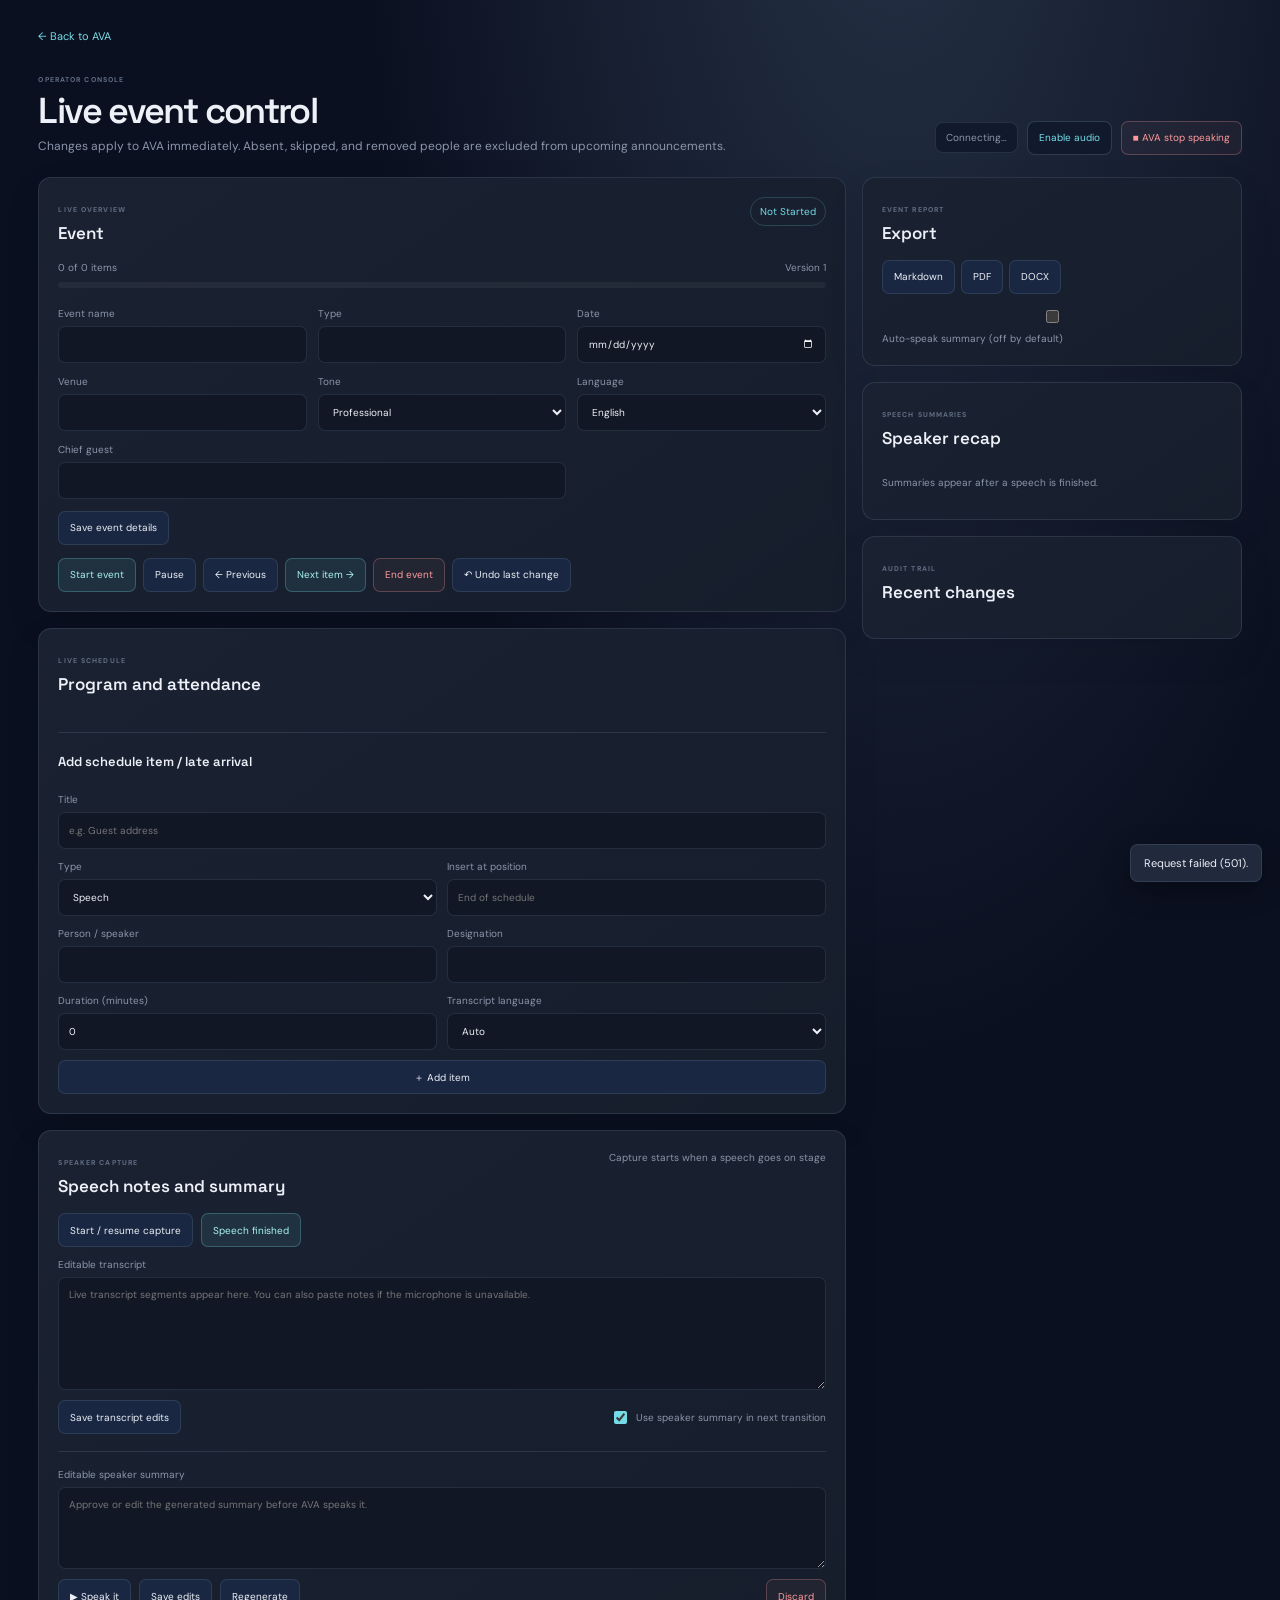
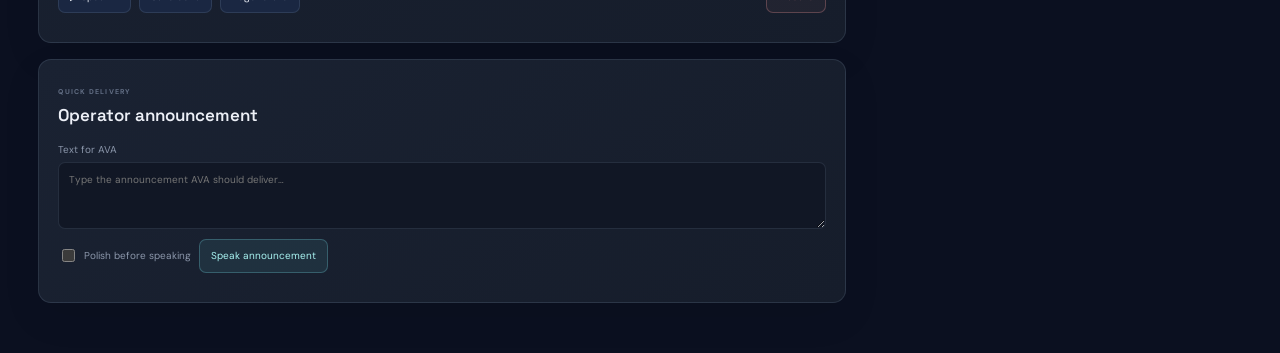
==== commit 93044976: "Update AVA application and tests" ====
--- a/static/control.html
+++ b/static/control.html
@@ -101,7 +101,7 @@
           <label>Editable transcript<textarea id="transcript-editor" rows="6" placeholder="Live transcript segments appear here. You can also paste notes if the microphone is unavailable."></textarea></label>
           <div class="transcript-actions">
             <button id="save-transcript" class="secondary-button" type="button">Save transcript edits</button>
-            <label class="transition-toggle"><input id="include-transition" type="checkbox"> Include summary in next transition</label>
+            <label class="transition-toggle"><input id="include-transition" type="checkbox" checked> Use speaker summary in next transition</label>
           </div>
           <div class="summary-box">
             <label>Editable speaker summary<textarea id="summary-editor" rows="4" placeholder="Approve or edit the generated summary before AVA speaks it."></textarea></label>
--- a/static/css/ava.css
+++ b/static/css/ava.css
@@ -59,6 +59,10 @@
 .topbar h1 { margin: 4px 0 0; font: 600 clamp(20px, 2vw, 26px)/1.2 var(--display); letter-spacing: -.045em; }
 .topbar-actions { display: flex; align-items: center; gap: 10px; }
 .language-select, .connection-pill, .audio-unlock { min-height: 34px; padding: 0 11px; border: 1px solid var(--line); border-radius: 8px; background: var(--panel); color: var(--muted); font-size: 10px; }
+.language-toggle { display: inline-flex; min-height: 34px; padding: 3px; border: 1px solid var(--line); border-radius: 8px; background: var(--panel); }
+.language-toggle button { padding: 0 9px; border: 0; border-radius: 5px; background: transparent; color: var(--muted); cursor: pointer; font-size: 10px; }
+.language-toggle button[aria-pressed="true"] { background: #9edbc81a; color: var(--mint); }
+.language-ml .message-bubble, .language-ml .composer textarea, .language-ml .welcome-copy { font-family: "Noto Sans Malayalam", "Manjari", "DM Sans", sans-serif; }
 .connection-pill { display: flex; align-items: center; gap: 7px; }
 .status-indicator { width: 7px; height: 7px; display: inline-block; border-radius: 50%; background: var(--gold); }
 .connection-pill.connected .status-indicator { background: var(--mint); box-shadow: 0 0 9px #9edbc87a; }
@@ -67,6 +71,8 @@
 .connection-pill.error { color: var(--danger); }
 .audio-unlock { border-color: #9edbc830; color: var(--mint); cursor: pointer; }
 .audio-unlock.enabled { background: #9edbc813; }
+.stop-speaking { min-height: 34px; padding: 0 11px; border: 1px solid #ff9b9b4a; border-radius: 8px; background: #ff9b9b0d; color: var(--danger); cursor: pointer; font-size: 10px; }
+.stop-speaking:hover { background: #ff9b9b1c; }
 .health-banner { margin-top: 13px; padding: 10px 13px; border: 1px solid #edc8914a; border-radius: 8px; background: #edc8910c; color: var(--gold); font-size: 10px; }
 .health-banner strong { font-size: 10px; }
 .health-banner ul { display: grid; gap: 3px; margin: 5px 0 0; padding-left: 16px; color: #c7b89f; }
@@ -167,7 +173,7 @@
 @keyframes pulse { to { transform: translateY(-3px); opacity: .45; } } @keyframes drift { 50% { transform: translate(3px,-5px) rotate(20deg); } } @keyframes orbit { to { transform: rotate(360deg); } } @keyframes rise { from { opacity: 0; transform: translateY(5px); } to { opacity: 1; transform: translateY(0); } } @keyframes bob { 50% { transform: translateY(-2px); } } @keyframes speak { to { transform: translateY(-2px) scale(1.03); } } @keyframes wave { to { transform: rotate(-63deg); } } @keyframes bow { to { transform: rotate(16deg) translateY(2px); } } @keyframes wavebar { to { height: 14px; } }
 @media (min-width: 1200px) { .workspace { grid-template-columns: minmax(0, 1fr) 290px; gap: 29px; }.main-panel { padding-inline: 42px; } }
 @media (max-width: 900px) { .app-shell { grid-template-columns: 205px minmax(0,1fr); }.workspace { grid-template-columns: minmax(0,1fr) 245px; gap: 14px; }.main-panel { padding-inline: 20px; }.input-tip { display: none; } }
-@media (max-width: 700px) { .app-shell { grid-template-columns: 1fr; }.sidebar { position: static; height: auto; display: grid; grid-template-columns: 1fr auto; padding: 11px 15px; border-right: 0; border-bottom: 1px solid var(--line); }.sidebar .sidebar-label, .memory-card, .state-card, .sidebar-bottom { display: none; }.brand { font-size: 20px; }.brand-mark { width: 25px; height: 25px; }.session-card { width: auto; padding: 6px 8px; }.session-card small, .session-card .icon-button { display: none; }.main-panel { min-height: calc(100vh - 49px); padding: 19px 15px 12px; }.topbar-kicker { font-size: 7px; }.topbar h1 { font-size: 21px; }.connection-pill { display: flex; min-height: 29px; padding: 0 7px; font-size: 8px; }.audio-unlock { min-height: 29px; padding: 0 7px; font-size: 8px; }.mode-tabs { margin-top: 17px; }.mode-hint { display: none; }.workspace { min-height: 0; display: flex; flex-direction: column; gap: 14px; }.conversation-column { min-height: 55vh; }.welcome-panel { min-height: 290px; }.chat-log { max-height: 38vh; }.insight-column { display: grid; grid-template-columns: 1fr 1fr; align-items: start; }.think-card { grid-column: 1/-1; }.robot-card { min-width: 0; }.robot-scene { height: 145px; }.event-card { max-height: none; grid-column: 1/-1; }.composer-foot { flex-direction: column; font-size: 7px; }.app-footer { font-size: 7px; }.suggestion-row { gap: 5px; }.suggestion { font-size: 9px; }.message-bubble { max-width: 88%; } }
+@media (max-width: 700px) { .app-shell { grid-template-columns: 1fr; }.sidebar { position: static; height: auto; display: grid; grid-template-columns: 1fr auto; padding: 11px 15px; border-right: 0; border-bottom: 1px solid var(--line); }.sidebar .sidebar-label, .memory-card, .state-card, .sidebar-bottom { display: none; }.brand { font-size: 20px; }.brand-mark { width: 25px; height: 25px; }.session-card { width: auto; padding: 6px 8px; }.session-card small, .session-card .icon-button { display: none; }.main-panel { min-height: calc(100vh - 49px); padding: 19px 15px 12px; }.topbar-kicker { font-size: 7px; }.topbar h1 { font-size: 21px; }.topbar-actions { gap: 5px; }.connection-pill { display: flex; min-height: 29px; padding: 0 7px; font-size: 8px; }.audio-unlock, .stop-speaking { min-height: 29px; padding: 0 7px; font-size: 8px; }.mode-tabs { margin-top: 17px; }.mode-hint { display: none; }.workspace { min-height: 0; display: flex; flex-direction: column; gap: 14px; }.conversation-column { min-height: 55vh; }.welcome-panel { min-height: 290px; }.chat-log { max-height: 38vh; }.insight-column { display: grid; grid-template-columns: 1fr 1fr; align-items: start; }.think-card { grid-column: 1/-1; }.robot-card { min-width: 0; }.robot-scene { height: 145px; }.event-card { max-height: none; grid-column: 1/-1; }.composer-foot { flex-direction: column; font-size: 7px; }.app-footer { font-size: 7px; }.suggestion-row { gap: 5px; }.suggestion { font-size: 9px; }.message-bubble { max-width: 88%; } }
 @media (prefers-reduced-motion: reduce) { *, *::before, *::after { scroll-behavior: auto !important; animation-duration: .01ms !important; animation-iteration-count: 1 !important; transition-duration: .01ms !important; } }
 
 .side-navigation { display: grid; gap: 4px; margin: 25px 0 5px; }
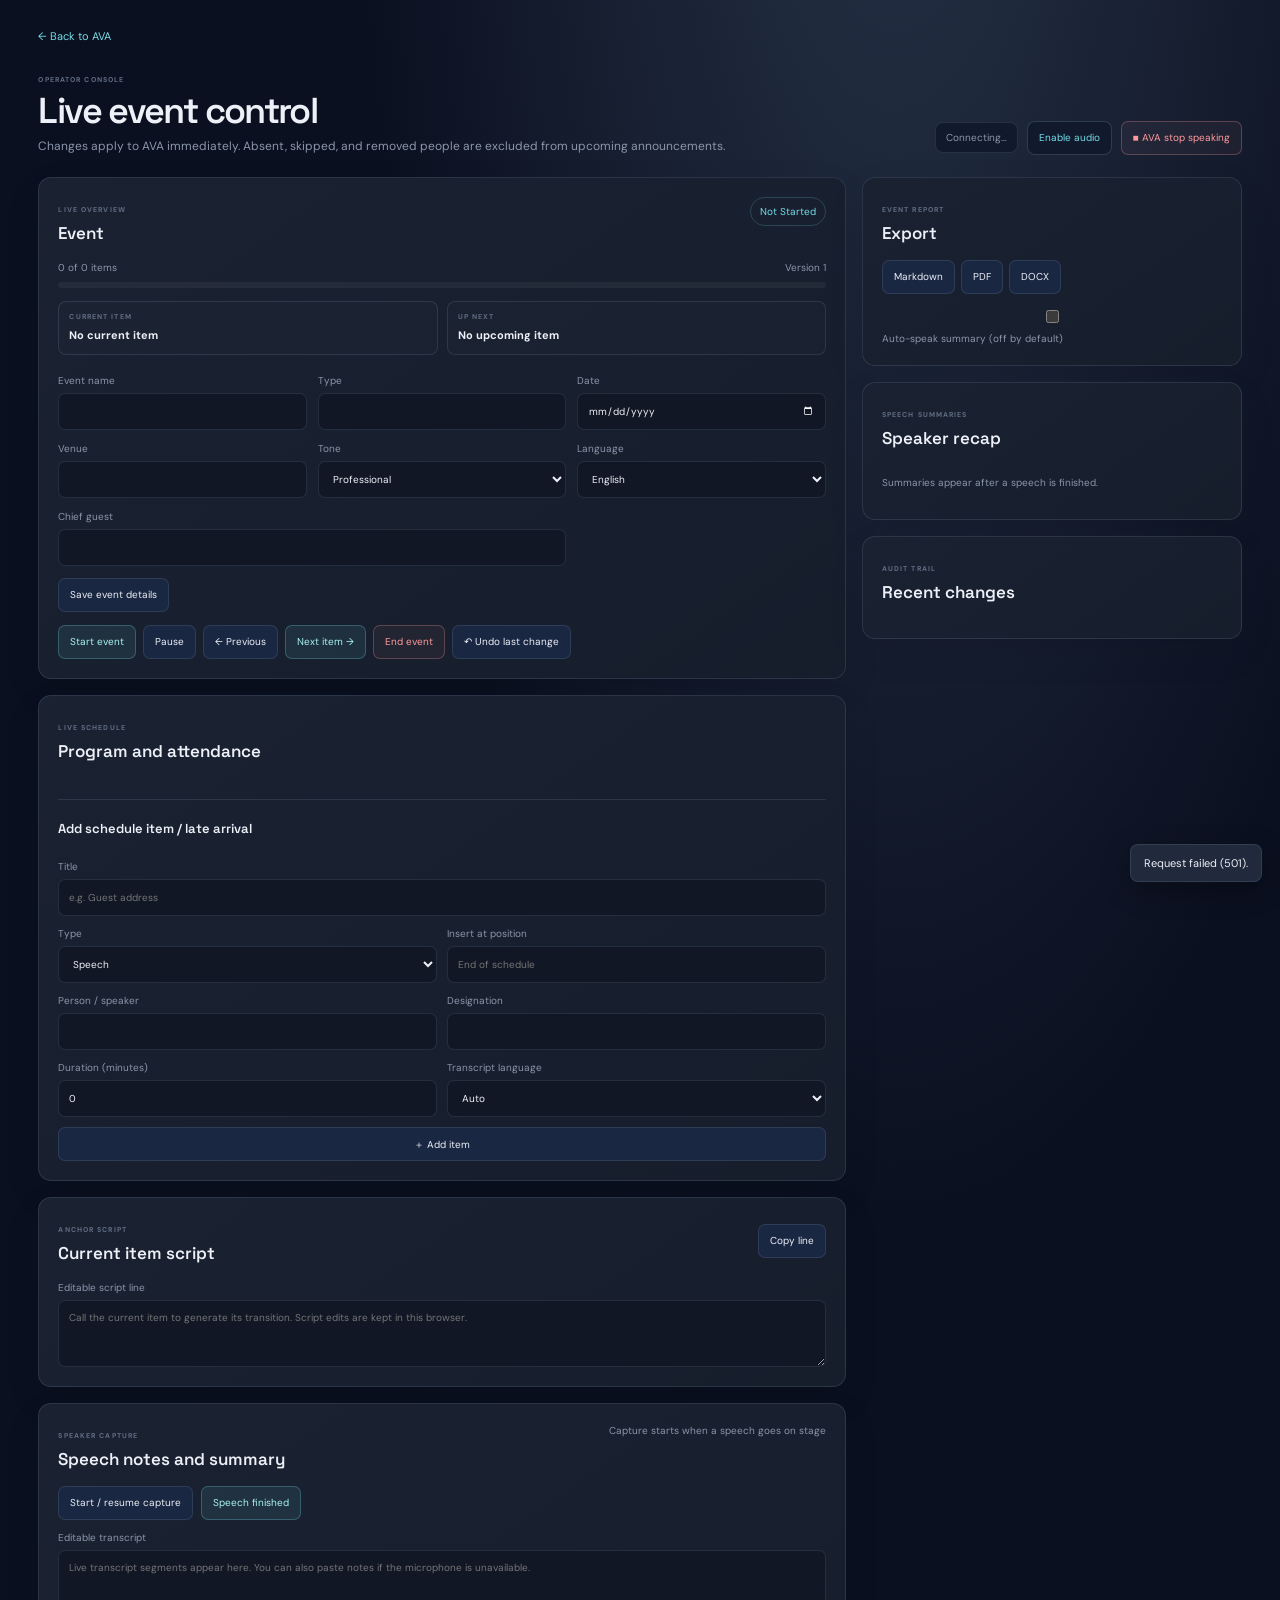
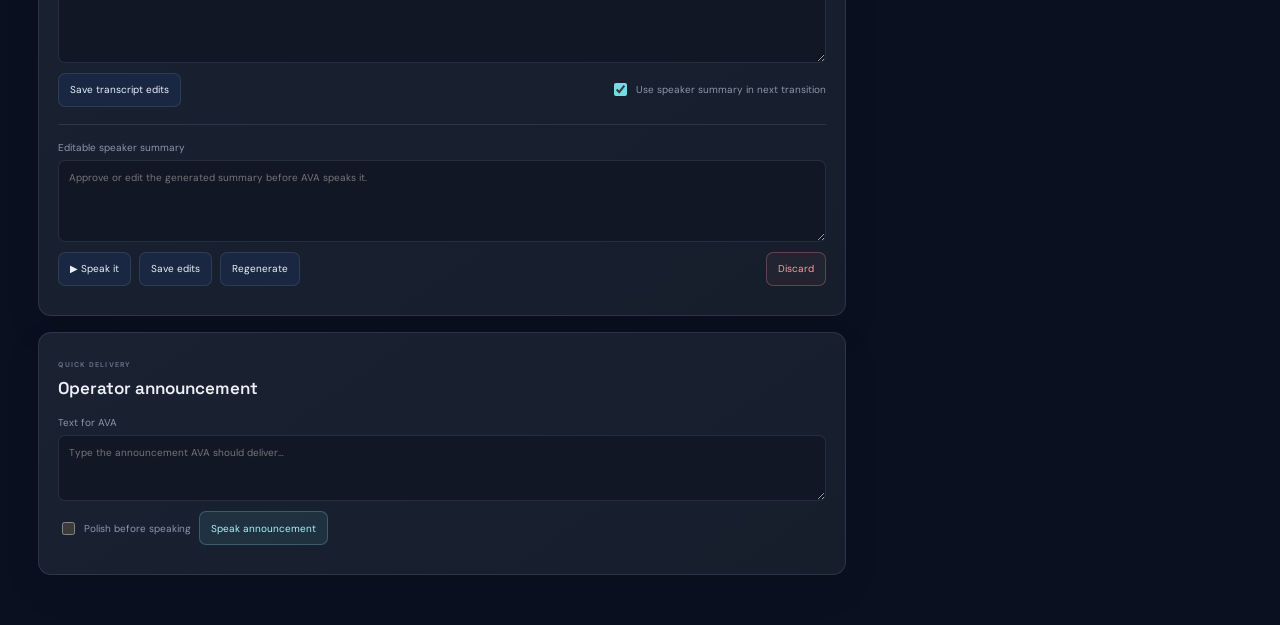
==== commit 99b56674: "Updated project" ====
--- a/static/control.html
+++ b/static/control.html
@@ -43,6 +43,10 @@
           </div>
           <div class="progress-copy"><span id="progress-label">0 of 0 items</span><span id="version-label">Version 1</span></div>
           <div class="progress-track"><div id="progress-bar"></div></div>
+          <div class="current-next-items" aria-live="polite">
+            <div><span class="panel-kicker">CURRENT ITEM</span><strong id="current-item-label">No current item</strong></div>
+            <div><span class="panel-kicker">UP NEXT</span><strong id="next-item-label">No upcoming item</strong></div>
+          </div>
           <div class="event-fields-control">
             <label>Event name<input id="field-name" maxlength="200"></label>
             <label>Type<input id="field-type" maxlength="80"></label>
@@ -86,6 +90,16 @@
             </div>
             <button class="secondary-button" type="submit">＋ Add item</button>
           </form>
+        </section>
+
+        <section class="control-card script-card">
+          <div class="control-card-heading">
+            <div><span class="panel-kicker">ANCHOR SCRIPT</span><h2 id="script-item-title">Current item script</h2></div>
+            <button id="copy-script-line" class="secondary-button" type="button">Copy line</button>
+          </div>
+          <label class="script-line-label" for="current-script-line">Editable script line
+            <textarea id="current-script-line" rows="3" maxlength="2000" placeholder="Call the current item to generate its transition. Script edits are kept in this browser."></textarea>
+          </label>
         </section>
 
         <section class="control-card speech-card">
--- a/static/css/ava.css
+++ b/static/css/ava.css
@@ -134,7 +134,7 @@
 .send-button:hover { background: var(--mint-bright); }.send-button:disabled { opacity: .55; cursor: wait; }
 .composer-foot { display: flex; justify-content: space-between; gap: 8px; padding: 7px 2px 0; color: var(--faint); font-size: 8px; }
 .insight-column { display: flex; flex-direction: column; gap: 12px; }
-.think-card, .robot-card, .event-card { padding: 14px; border: 1px solid var(--line); border-radius: 11px; background: linear-gradient(145deg, #1a2231, #171e2a); }
+.think-card, .robot-card { padding: 14px; border: 1px solid var(--line); border-radius: 11px; background: linear-gradient(145deg, #1a2231, #171e2a); }
 .panel-title, .robot-header { display: flex; align-items: flex-start; justify-content: space-between; }
 .panel-title h2, .robot-header h2, .settings-heading h2 { margin: 3px 0 0; font: 600 14px var(--display); letter-spacing: -.03em; }
 .panel-kicker { font-size: 7px; }.think-spark { color: var(--lavender); }
@@ -162,8 +162,8 @@
 .robot-caption { position: absolute; bottom: 9px; color: #b3bed2; font-size: 8px; }
 .robot-scene.speaking .robot-head { animation: speak 180ms ease-in-out infinite alternate; }.robot-scene.gesture-wave .arm-right { animation: wave .55s ease-in-out 4 alternate; }.robot-scene.gesture-bow .robot-head { animation: bow .8s ease-in-out 2 alternate; }.robot-scene.gesture-expressive .arm-left { animation: wave .5s ease-in-out 3 alternate; }
 .visualizer { height: 17px; display: flex; align-items: center; justify-content: center; gap: 3px; opacity: .35; }.visualizer i { width: 2px; height: 4px; border-radius: 2px; background: var(--mint); }.robot-scene.speaking + .visualizer { opacity: 1; }.robot-scene.speaking + .visualizer i { animation: wavebar .5s ease-in-out infinite alternate; }.visualizer i:nth-child(3n) { animation-delay: .17s; }.visualizer i:nth-child(2n) { animation-delay: .31s; }
-.event-card[hidden] { display: none; }.event-card { max-height: 36vh; overflow-y: auto; }.event-form { display: grid; gap: 9px; margin-top: 12px; }.event-form label, .settings-form label { display: grid; gap: 4px; color: var(--muted); font-size: 9px; }.event-form label small, .settings-form small { color: var(--faint); font-size: 8px; }
-.event-form input, .event-form select, .event-form textarea, .settings-form input, .settings-form select { width: 100%; min-width: 0; padding: 7px 8px; border: 1px solid var(--line); border-radius: 6px; background: #111827; color: var(--ink); font-size: 10px; }.event-form textarea { resize: vertical; }.event-fields { display: grid; grid-template-columns: 1fr 1fr; gap: 7px; }
+.settings-form label { display: grid; gap: 4px; color: var(--muted); font-size: 9px; }.settings-form label small { color: var(--faint); font-size: 8px; }
+.settings-form input, .settings-form select { width: 100%; min-width: 0; padding: 7px 8px; border: 1px solid var(--line); border-radius: 6px; background: #111827; color: var(--ink); font-size: 10px; }
 .event-save, .next-item { min-height: 30px; padding: 6px 10px; border: 1px solid #9edbc830; border-radius: 6px; background: #9edbc813; color: var(--mint-bright); cursor: pointer; font-size: 9px; }.event-save:hover, .next-item:hover { background: #9edbc822; }
 .next-item { width: 100%; display: flex; justify-content: space-between; margin-top: 8px; }.schedule-line { padding: 7px 3px; border-bottom: 1px solid var(--line); color: var(--muted); font-size: 9px; }.schedule-line.current { color: var(--mint); }
 .app-footer { display: flex; justify-content: space-between; gap: 12px; padding-top: 13px; color: var(--faint); font-size: 8px; }
@@ -173,7 +173,7 @@
 @keyframes pulse { to { transform: translateY(-3px); opacity: .45; } } @keyframes drift { 50% { transform: translate(3px,-5px) rotate(20deg); } } @keyframes orbit { to { transform: rotate(360deg); } } @keyframes rise { from { opacity: 0; transform: translateY(5px); } to { opacity: 1; transform: translateY(0); } } @keyframes bob { 50% { transform: translateY(-2px); } } @keyframes speak { to { transform: translateY(-2px) scale(1.03); } } @keyframes wave { to { transform: rotate(-63deg); } } @keyframes bow { to { transform: rotate(16deg) translateY(2px); } } @keyframes wavebar { to { height: 14px; } }
 @media (min-width: 1200px) { .workspace { grid-template-columns: minmax(0, 1fr) 290px; gap: 29px; }.main-panel { padding-inline: 42px; } }
 @media (max-width: 900px) { .app-shell { grid-template-columns: 205px minmax(0,1fr); }.workspace { grid-template-columns: minmax(0,1fr) 245px; gap: 14px; }.main-panel { padding-inline: 20px; }.input-tip { display: none; } }
-@media (max-width: 700px) { .app-shell { grid-template-columns: 1fr; }.sidebar { position: static; height: auto; display: grid; grid-template-columns: 1fr auto; padding: 11px 15px; border-right: 0; border-bottom: 1px solid var(--line); }.sidebar .sidebar-label, .memory-card, .state-card, .sidebar-bottom { display: none; }.brand { font-size: 20px; }.brand-mark { width: 25px; height: 25px; }.session-card { width: auto; padding: 6px 8px; }.session-card small, .session-card .icon-button { display: none; }.main-panel { min-height: calc(100vh - 49px); padding: 19px 15px 12px; }.topbar-kicker { font-size: 7px; }.topbar h1 { font-size: 21px; }.topbar-actions { gap: 5px; }.connection-pill { display: flex; min-height: 29px; padding: 0 7px; font-size: 8px; }.audio-unlock, .stop-speaking { min-height: 29px; padding: 0 7px; font-size: 8px; }.mode-tabs { margin-top: 17px; }.mode-hint { display: none; }.workspace { min-height: 0; display: flex; flex-direction: column; gap: 14px; }.conversation-column { min-height: 55vh; }.welcome-panel { min-height: 290px; }.chat-log { max-height: 38vh; }.insight-column { display: grid; grid-template-columns: 1fr 1fr; align-items: start; }.think-card { grid-column: 1/-1; }.robot-card { min-width: 0; }.robot-scene { height: 145px; }.event-card { max-height: none; grid-column: 1/-1; }.composer-foot { flex-direction: column; font-size: 7px; }.app-footer { font-size: 7px; }.suggestion-row { gap: 5px; }.suggestion { font-size: 9px; }.message-bubble { max-width: 88%; } }
+@media (max-width: 700px) { .app-shell { grid-template-columns: 1fr; }.sidebar { position: static; height: auto; display: grid; grid-template-columns: 1fr auto; padding: 11px 15px; border-right: 0; border-bottom: 1px solid var(--line); }.sidebar .sidebar-label, .memory-card, .state-card, .sidebar-bottom { display: none; }.brand { font-size: 20px; }.brand-mark { width: 25px; height: 25px; }.session-card { width: auto; padding: 6px 8px; }.session-card small, .session-card .icon-button { display: none; }.main-panel { min-height: calc(100vh - 49px); padding: 19px 15px 12px; }.topbar-kicker { font-size: 7px; }.topbar h1 { font-size: 21px; }.topbar-actions { gap: 5px; }.connection-pill { display: flex; min-height: 29px; padding: 0 7px; font-size: 8px; }.audio-unlock, .stop-speaking { min-height: 29px; padding: 0 7px; font-size: 8px; }.mode-tabs { margin-top: 17px; }.mode-hint { display: none; }.workspace { min-height: 0; display: flex; flex-direction: column; gap: 14px; }.conversation-column { min-height: 55vh; }.welcome-panel { min-height: 290px; }.chat-log { max-height: 38vh; }.insight-column { display: grid; grid-template-columns: 1fr 1fr; align-items: start; }.think-card { grid-column: 1/-1; }.robot-card { min-width: 0; }.robot-scene { height: 145px; }.composer-foot { flex-direction: column; font-size: 7px; }.app-footer { font-size: 7px; }.suggestion-row { gap: 5px; }.suggestion { font-size: 9px; }.message-bubble { max-width: 88%; } }
 @media (prefers-reduced-motion: reduce) { *, *::before, *::after { scroll-behavior: auto !important; animation-duration: .01ms !important; animation-iteration-count: 1 !important; transition-duration: .01ms !important; } }
 
 .side-navigation { display: grid; gap: 4px; margin: 25px 0 5px; }
@@ -189,60 +189,6 @@
 .provider-pill.ready { border-color: #75dce738; color: var(--mint-bright); background: #75dce70c; }
 .provider-pill.missing { border-color: #ff9b9b50; color: var(--danger); background: #ff9b9b0b; }
 .provider-pill.checking { color: var(--gold); }
-.studio-view { padding: 20px 0 24px; }
-.studio-view[hidden], .workspace[hidden] { display: none; }
-.studio-heading { display: flex; align-items: center; justify-content: space-between; gap: 15px; margin: 0 0 17px; }
-.studio-heading h2 { margin: 5px 0 4px; font: 600 clamp(23px, 2.6vw, 34px)/1.15 var(--display); letter-spacing: -.05em; }
-.studio-heading p { margin: 0; color: var(--muted); font-size: 11px; }
-.studio-draft-state { padding: 6px 9px; border: 1px solid var(--line); border-radius: 7px; color: var(--muted); font-size: 9px; white-space: nowrap; }
-.studio-grid { display: grid; grid-template-columns: minmax(0, 1.55fr) minmax(270px, .75fr); align-items: start; gap: 15px; }
-.studio-editor, .studio-sidebar { min-width: 0; display: grid; align-content: start; gap: 13px; }
-.studio-card { min-width: 0; padding: 17px; border: 1px solid var(--line); border-radius: 13px; background: linear-gradient(145deg, #141e33, #101827); box-shadow: 0 14px 36px #03071438; }
-.studio-card-heading { display: flex; align-items: flex-start; justify-content: space-between; gap: 10px; margin-bottom: 14px; }
-.studio-card-heading h3, .segment-status-card h3 { margin: 4px 0 0; font: 600 15px var(--display); letter-spacing: -.03em; }
-.step-mark { color: #75dce780; font: 600 12px var(--display); }
-.studio-fields { display: grid; grid-template-columns: repeat(2, minmax(0,1fr)); gap: 11px; }
-.studio-fields label { display: grid; gap: 5px; color: var(--muted); font-size: 9px; }
-.studio-fields .field-wide { grid-column: 1/-1; }
-.studio-fields input, .studio-fields select, .studio-fields textarea { width: 100%; min-width: 0; padding: 9px 10px; border: 1px solid var(--line); border-radius: 7px; outline: none; color: var(--ink); background: #0c1424; font-size: 10px; }
-.studio-fields input:focus, .studio-fields select:focus, .studio-fields textarea:focus, .section-editor:focus { border-color: #75dce77a; box-shadow: 0 0 0 3px #75dce712; }
-.studio-fields textarea, .section-editor { resize: vertical; }
-.studio-actions { display: flex; justify-content: flex-end; gap: 8px; margin-top: 13px; }
-.primary-action, .secondary-action, .stop-action { min-height: 34px; padding: 0 12px; border: 1px solid #75dce74a; border-radius: 7px; cursor: pointer; font-size: 9px; font-weight: 700; }
-.primary-action { color: #07131c; background: linear-gradient(110deg, #75dce7, #a8d7ff); }
-.primary-action:hover:not(:disabled) { filter: brightness(1.08); }
-.secondary-action { color: var(--mint-bright); background: #75dce710; }
-.primary-action:disabled, .secondary-action:disabled { cursor: not-allowed; opacity: .45; }
-.studio-note { margin: 9px 0 0; color: var(--faint); font-size: 8px; line-height: 1.6; }
-.script-metrics { display: flex; gap: 11px; color: var(--faint); font-size: 8px; }
-.script-sections { display: grid; gap: 9px; }
-.script-section { padding: 10px; border: 1px solid var(--line); border-radius: 9px; background: #0c1424a8; }
-.script-section.selected { border-color: #75dce768; box-shadow: inset 2px 0 var(--mint); }
-.script-section-heading { display: flex; align-items: center; justify-content: space-between; gap: 8px; margin-bottom: 8px; }
-.section-title-input { width: min(240px, 65%); padding: 5px 7px; border: 1px solid transparent; border-radius: 5px; color: var(--ink); background: transparent; font-size: 10px; font-weight: 700; }
-.section-title-input:focus { border-color: var(--line); outline: none; }
-.section-controls { display: flex; gap: 3px; }
-.section-control { width: 25px; height: 25px; padding: 0; border: 1px solid transparent; border-radius: 5px; background: transparent; color: var(--muted); cursor: pointer; }
-.section-control:hover:not(:disabled) { border-color: var(--line); color: var(--mint); }
-.section-control:disabled { opacity: .3; cursor: not-allowed; }
-.section-editor { width: 100%; min-height: 78px; padding: 9px; border: 1px solid var(--line); border-radius: 7px; color: var(--ink); background: #0a1220; font: 10px/1.7 var(--sans); }
-.script-toolbar { display: flex; flex-wrap: wrap; gap: 7px; padding-top: 12px; }
-.text-action { padding: 5px 7px; border: 0; background: transparent; color: var(--mint); cursor: pointer; font-size: 9px; }
-.text-action:hover { color: var(--mint-bright); }
-.segment-actions { justify-content: space-between; border-top: 1px solid var(--line); padding-top: 12px; }
-.preview-card { background: radial-gradient(ellipse at top right, #8a74ff16, transparent 48%), linear-gradient(145deg, #151d34, #111827); }
-.live-pill { display: flex; align-items: center; gap: 5px; padding: 4px 6px; border: 1px solid #75dce72b; border-radius: 5px; color: var(--mint); font-size: 7px; letter-spacing: .1em; }
-.live-pill i { width: 5px; height: 5px; border-radius: 50%; background: var(--mint); box-shadow: 0 0 8px var(--mint); }
-.active-segment-preview { min-height: 135px; padding: 12px; border: 1px solid var(--line); border-radius: 8px; color: #dfe6f4; background: #0a1220a8; font: 10px/1.8 var(--sans); white-space: pre-wrap; }
-.preview-meta { display: flex; justify-content: space-between; gap: 9px; margin-top: 9px; color: var(--faint); font-size: 8px; }
-.queue-notice { display: grid; gap: 4px; margin-top: 13px; padding: 10px; border-left: 2px solid var(--lavender); border-radius: 0 7px 7px 0; background: #b7a8ff0b; }
-.queue-notice strong { color: var(--lavender); font-size: 9px; }
-.queue-notice span, .segment-status-card li { color: var(--muted); font-size: 8px; line-height: 1.65; }
-.segment-status-card ul { display: grid; gap: 6px; margin: 11px 0 13px; padding-left: 16px; }
-.stop-action { border-color: #ff9b9b49; color: var(--danger); background: #ff9b9b0a; }
-.event-card.studio-card { max-height: none; overflow: visible; }
-.script-preview-dialog { max-height: 85vh; overflow: auto; }
-.script-preview-text { max-height: 65vh; overflow: auto; color: var(--ink); font: 11px/1.8 var(--sans); white-space: pre-wrap; }
 .live-dot.connecting { background: var(--gold); box-shadow: 0 0 9px #edc89180; animation: pulse 1s infinite alternate; }
 .live-dot.error, .profile-status.disconnected { background: var(--danger); box-shadow: 0 0 9px #ff9b9b70; }
 .diagnostics-panel { margin-top: 12px; border: 1px solid var(--line); border-radius: 9px; background: #ffffff04; }
@@ -258,7 +204,6 @@
 .diagnostic-detail { grid-column: 1/-1; color: var(--faint); font-size: 7px; line-height: 1.5; overflow-wrap: anywhere; }
 @media (max-width: 1050px) {
   .app-shell { grid-template-columns: 220px minmax(0,1fr); }
-  .studio-grid { grid-template-columns: minmax(0,1fr) 280px; }
   .provider-pill { display: none; }
 }
 .sidebar-brand-row { display: flex; align-items: center; justify-content: space-between; gap: 8px; }
@@ -301,17 +246,9 @@
   .topbar { flex-direction: column; align-items: stretch; gap: 10px; }
   .topbar-actions { flex-wrap: wrap; justify-content: flex-start; gap: 6px; }
   .topbar-actions .audio-unlock, .language-select, .connection-pill { min-height: 30px; padding-inline: 8px; font-size: 8px; }
-  .studio-grid { grid-template-columns: 1fr; }
-  .studio-heading { align-items: flex-start; }
-  .studio-heading p { max-width: 40ch; }
-  .studio-card { padding: 13px; }
 }
 @media (max-width: 520px) {
-  .studio-heading { flex-direction: column; }
-  .studio-fields { grid-template-columns: 1fr; }
-  .studio-fields .field-wide { grid-column: auto; }
-  .studio-actions { flex-wrap: wrap; }
-  .studio-actions > button { flex: 1; }
   .script-metrics { flex-direction: column; align-items: flex-end; gap: 3px; }
+  .program-schedule-heading { align-items: flex-start; flex-direction: column; }
   .topbar-actions .provider-pill { display: none; }
 }
--- a/static/css/control.css
+++ b/static/css/control.css
@@ -19,6 +19,9 @@
 .progress-copy { display: flex; justify-content: space-between; margin-bottom: 7px; color: var(--muted); font-size: 10px; }
 .progress-track { height: 6px; overflow: hidden; border-radius: 8px; background: #ffffff0c; }
 .progress-track div { width: 0; height: 100%; border-radius: inherit; background: linear-gradient(90deg, var(--mint), var(--lavender)); transition: width .25s; }
+.current-next-items { display: grid; grid-template-columns: repeat(2, minmax(0, 1fr)); gap: 9px; margin-top: 13px; }
+.current-next-items > div { display: grid; gap: 5px; min-width: 0; padding: 10px; border: 1px solid var(--line); border-radius: 8px; background: #ffffff03; }
+.current-next-items strong { overflow-wrap: anywhere; font-size: 11px; }
 .event-fields-control { display: grid; grid-template-columns: repeat(3, minmax(0, 1fr)); gap: 11px; margin: 18px 0 12px; }
 .event-fields-control label, .add-item-form label, .speech-card > label, .summary-box label, .control-card > label { display: grid; gap: 5px; color: var(--muted); font-size: 10px; }
 .event-fields-control .wide-field { grid-column: span 2; }
@@ -33,12 +36,17 @@
 .schedule-item { padding: 12px; border: 1px solid var(--line); border-radius: 9px; background: #ffffff03; }
 .schedule-item.current { border-color: #75dce872; box-shadow: inset 3px 0 var(--mint); background: #75dce708; }
 .schedule-item.removed, .schedule-item.absent, .schedule-item.skipped { opacity: .62; }
+.schedule-item.upcoming { border-color: #b8a7ff66; }
 .schedule-item-heading { display: flex; align-items: start; justify-content: space-between; gap: 8px; }
 .schedule-item-heading strong { font-size: 12px; }
 .schedule-item-meta { color: var(--muted); font-size: 10px; }
 .item-status { border: 1px solid var(--line); border-radius: 14px; padding: 3px 7px; color: var(--muted); font-size: 9px; white-space: nowrap; text-transform: capitalize; }
+.schedule-item.on_stage .item-status, .schedule-item.arrived .item-status { border-color: #75dce744; color: var(--mint-bright); }
+.schedule-item.absent .item-status, .schedule-item.skipped .item-status, .schedule-item.removed .item-status { border-color: #ff9b9b45; color: var(--danger); }
 .item-actions { display: flex; flex-wrap: wrap; align-items: center; gap: 5px; margin-top: 9px; }
 .item-actions button { min-height: 27px; padding: 4px 7px; font-size: 9px; }
+.script-line-label { display: grid; gap: 6px; color: var(--muted); font-size: 10px; }
+.script-card .control-card-heading { align-items: center; }
 .add-item-form { display: grid; gap: 10px; margin-top: 21px; padding-top: 17px; border-top: 1px solid var(--line); }
 .form-two { display: grid; grid-template-columns: 1fr 1fr; gap: 10px; }
 .capture-actions, .transcript-actions, .summary-actions, .announcement-actions { display: flex; align-items: center; flex-wrap: wrap; gap: 8px; margin: 10px 0; }
@@ -61,4 +69,4 @@
 .toast-region { position: fixed; right: 18px; bottom: 18px; z-index: 10; display: grid; gap: 7px; }
 .toast { max-width: 360px; padding: 10px 13px; border: 1px solid var(--line); border-radius: 8px; background: #202a3c; color: var(--ink); box-shadow: 0 8px 28px #0005; font-size: 11px; }
 @media (max-width: 950px) { .control-grid { grid-template-columns: minmax(0, 1fr); } .control-side { grid-template-columns: repeat(2, minmax(0, 1fr)); } .control-side > :last-child { grid-column: 1 / -1; } }
-@media (max-width: 650px) { .control-header { align-items: start; flex-direction: column; } .control-header-actions { justify-content: start; } .control-side { grid-template-columns: 1fr; } .control-side > :last-child { grid-column: auto; } .event-fields-control { grid-template-columns: repeat(2, minmax(0, 1fr)); } .control-card { padding: 14px; } }
+@media (max-width: 650px) { .control-header { align-items: start; flex-direction: column; } .control-header-actions { justify-content: start; } .control-side { grid-template-columns: 1fr; } .control-side > :last-child { grid-column: auto; } .event-fields-control { grid-template-columns: repeat(2, minmax(0, 1fr)); } .current-next-items { grid-template-columns: 1fr; } .control-card { padding: 14px; } }
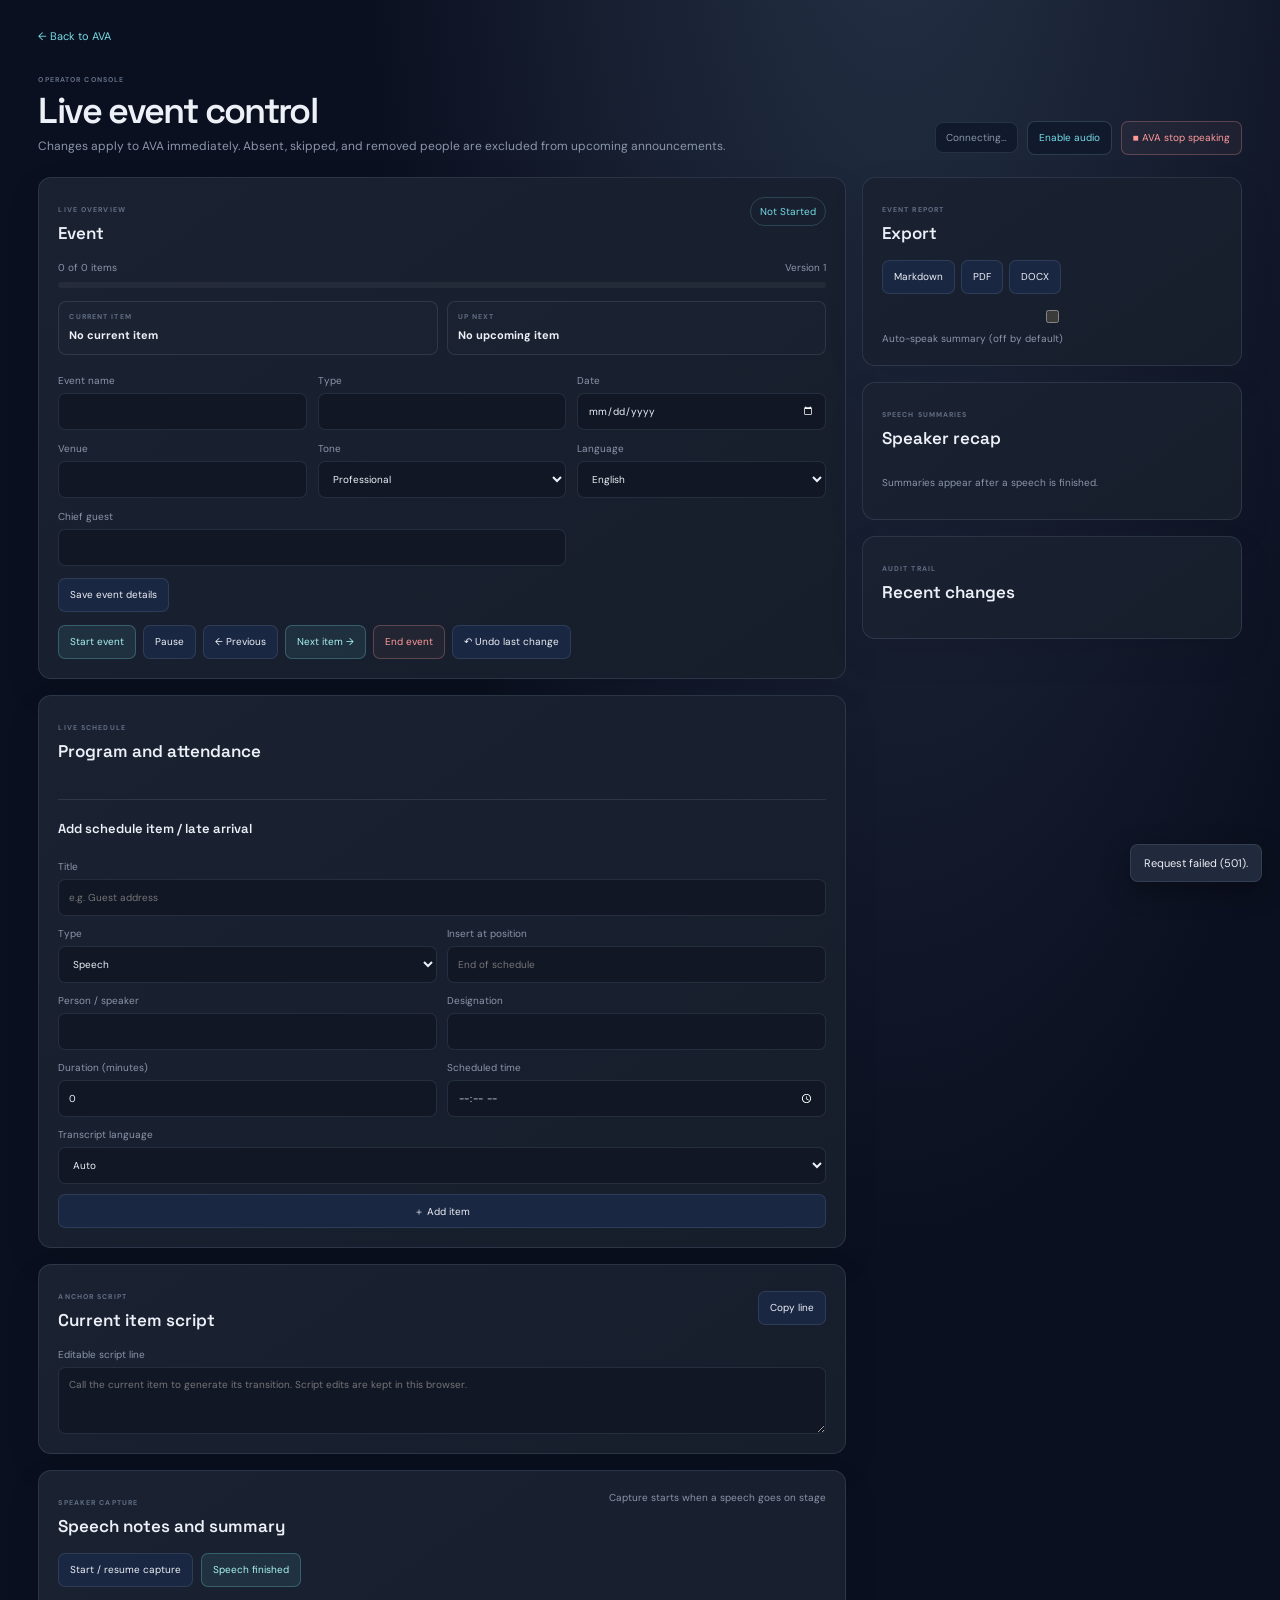
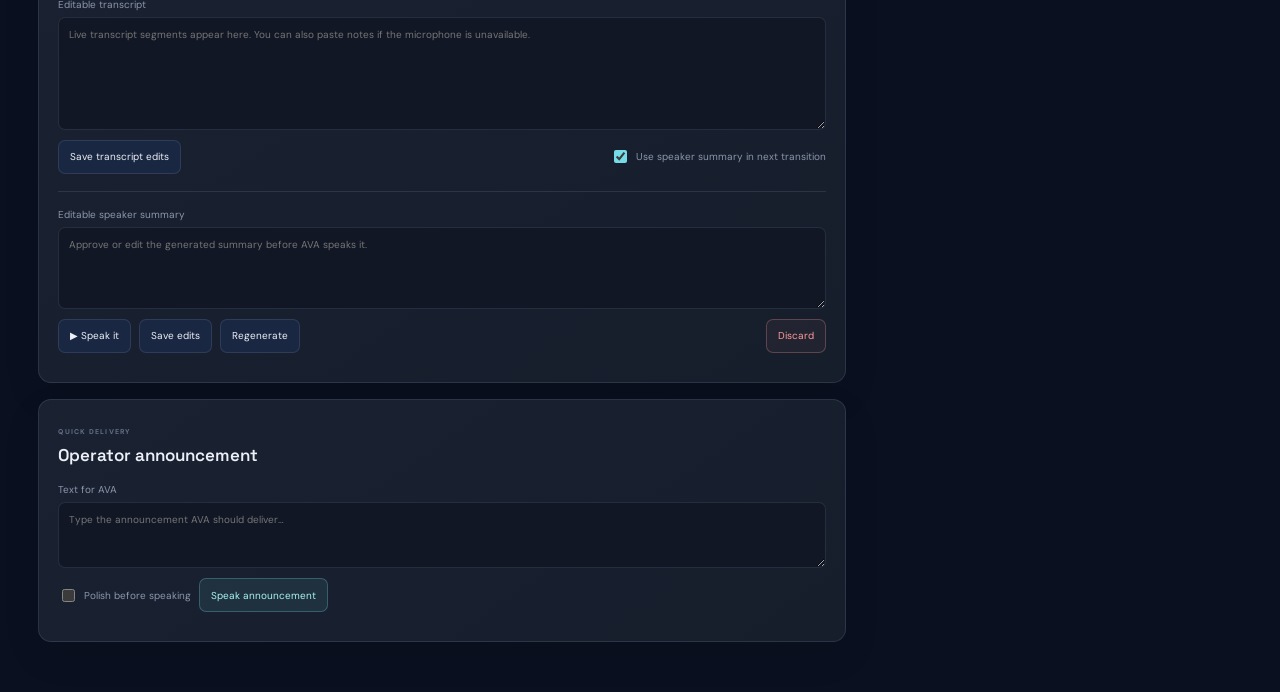
==== commit e3ea8903: "Improve AVA interface and live event controls" ====
--- a/static/control.html
+++ b/static/control.html
@@ -86,8 +86,9 @@
             </div>
             <div class="form-two">
               <label>Duration (minutes)<input name="planned_duration" type="number" min="0" max="600" value="0"></label>
-              <label>Transcript language<select name="transcript_language"><option value="auto">Auto</option><option value="en">English</option><option value="ml">Malayalam</option></select></label>
+              <label>Scheduled time<input name="scheduled_time" type="time"></label>
             </div>
+            <label>Transcript language<select name="transcript_language"><option value="auto">Auto</option><option value="en">English</option><option value="ml">Malayalam</option></select></label>
             <button class="secondary-button" type="submit">＋ Add item</button>
           </form>
         </section>
@@ -160,6 +161,29 @@
         </section>
       </aside>
     </div>
+    <dialog id="edit-item-dialog" class="edit-item-dialog">
+      <form id="edit-item-form" class="edit-item-form">
+        <div class="control-card-heading">
+          <div><span class="panel-kicker">LIVE SCHEDULE</span><h2>Edit program item</h2></div>
+          <button id="cancel-item-edit" class="secondary-button" type="button">Cancel</button>
+        </div>
+        <label>Program title<input name="title" required maxlength="200"></label>
+        <div class="form-two">
+          <label>Type<select name="type"><option value="speech">Speech</option><option value="welcome">Welcome</option><option value="performance">Performance</option><option value="break">Break</option><option value="vote_of_thanks">Vote of thanks</option><option value="other">Other</option></select></label>
+          <label>Scheduled time<input name="scheduled_time" type="time"></label>
+        </div>
+        <div class="form-two">
+          <label>Person / speaker<input name="person_name" maxlength="160"></label>
+          <label>Designation<input name="designation" maxlength="160"></label>
+        </div>
+        <label>Duration (minutes)<input name="planned_duration" type="number" min="0" max="600"></label>
+        <label>Program details<textarea name="participant_details" rows="3" maxlength="1200"></textarea></label>
+        <div class="event-controls">
+          <button class="primary-button" type="submit">Save program item</button>
+          <button id="cancel-item-edit-secondary" class="secondary-button" type="button">Cancel</button>
+        </div>
+      </form>
+    </dialog>
     <div id="toast-region" class="toast-region" role="status" aria-live="polite"></div>
   </main>
 </body>
--- a/static/css/control.css
+++ b/static/css/control.css
@@ -68,5 +68,11 @@
 .empty-control .primary-link { margin-top: 10px; }
 .toast-region { position: fixed; right: 18px; bottom: 18px; z-index: 10; display: grid; gap: 7px; }
 .toast { max-width: 360px; padding: 10px 13px; border: 1px solid var(--line); border-radius: 8px; background: #202a3c; color: var(--ink); box-shadow: 0 8px 28px #0005; font-size: 11px; }
+.edit-item-dialog { width: min(560px, calc(100% - 28px)); max-height: min(90vh, 760px); padding: 0; overflow: auto; border: 1px solid var(--line); border-radius: 13px; background: #171e2c; color: var(--ink); box-shadow: 0 24px 80px #0009; }
+.edit-item-dialog::backdrop { background: #060914bb; backdrop-filter: blur(3px); }
+.edit-item-form { display: grid; gap: 12px; padding: 20px; }
+.edit-item-form .control-card-heading { margin-bottom: 2px; }
+.edit-item-form label { display: grid; gap: 5px; color: var(--muted); font-size: 10px; }
+.edit-item-dialog input, .edit-item-dialog select, .edit-item-dialog textarea { width: 100%; min-height: 37px; padding: 9px 10px; border: 1px solid var(--line); border-radius: 7px; background: #111725; color: var(--ink); resize: vertical; }
 @media (max-width: 950px) { .control-grid { grid-template-columns: minmax(0, 1fr); } .control-side { grid-template-columns: repeat(2, minmax(0, 1fr)); } .control-side > :last-child { grid-column: 1 / -1; } }
 @media (max-width: 650px) { .control-header { align-items: start; flex-direction: column; } .control-header-actions { justify-content: start; } .control-side { grid-template-columns: 1fr; } .control-side > :last-child { grid-column: auto; } .event-fields-control { grid-template-columns: repeat(2, minmax(0, 1fr)); } .current-next-items { grid-template-columns: 1fr; } .control-card { padding: 14px; } }
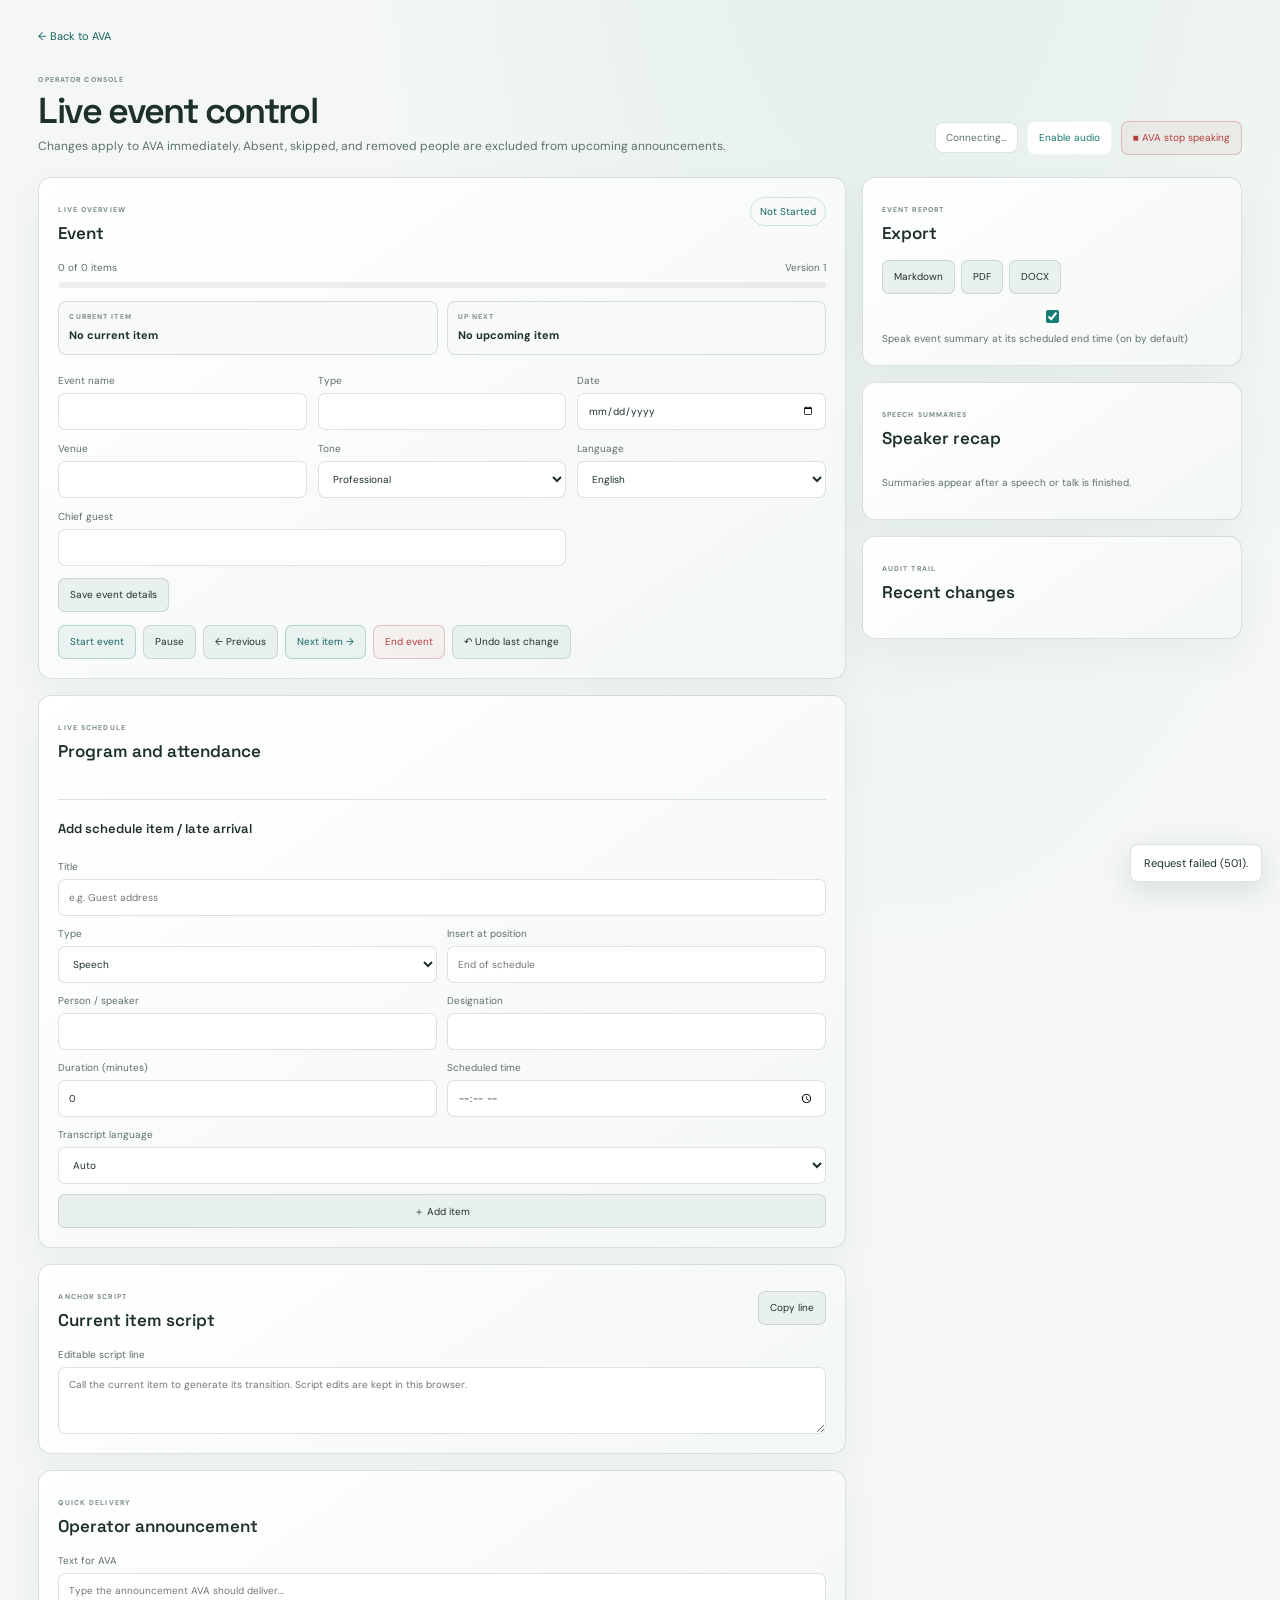
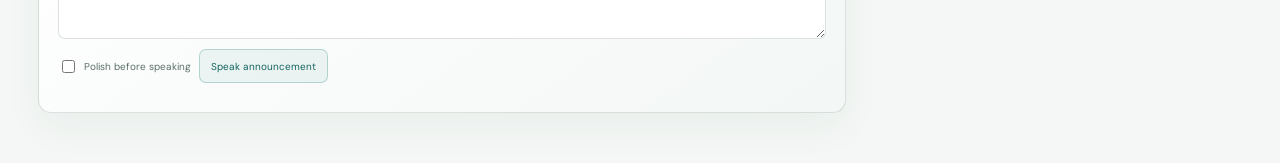
==== commit 00315363: "Update project" ====
--- a/static/control.html
+++ b/static/control.html
@@ -77,7 +77,7 @@
             <h3>Add schedule item / late arrival</h3>
             <label>Title<input name="title" required maxlength="200" placeholder="e.g. Guest address"></label>
             <div class="form-two">
-              <label>Type<select name="type"><option value="speech">Speech</option><option value="welcome">Welcome</option><option value="performance">Performance</option><option value="break">Break</option><option value="vote_of_thanks">Vote of thanks</option><option value="other">Other</option></select></label>
+              <label>Type<select name="type"><option value="speech">Speech</option><option value="talk">Talk</option><option value="welcome">Welcome</option><option value="performance">Performance</option><option value="break">Break</option><option value="vote_of_thanks">Vote of thanks</option><option value="other">Other</option></select></label>
               <label>Insert at position<input name="position" type="number" min="1" placeholder="End of schedule"></label>
             </div>
             <div class="form-two">
@@ -103,10 +103,10 @@
           </label>
         </section>
 
-        <section class="control-card speech-card">
+        <section class="control-card speech-card" hidden>
           <div class="control-card-heading">
             <div><span class="panel-kicker">SPEAKER CAPTURE</span><h2>Speech notes and summary</h2></div>
-            <span id="capture-state" class="muted-label">Capture starts when a speech goes on stage</span>
+            <span id="capture-state" class="muted-label">Capture starts when a speech or talk goes on stage</span>
           </div>
           <div class="capture-actions">
             <button id="capture-toggle" class="secondary-button" type="button">Start / resume capture</button>
@@ -149,11 +149,11 @@
             <a id="export-pdf" class="secondary-button" href="#">PDF</a>
             <a id="export-docx" class="secondary-button" href="#">DOCX</a>
           </div>
-          <label class="transition-toggle auto-speak"><input id="auto-speak-summary" type="checkbox"> Auto-speak summary (off by default)</label>
+          <label class="transition-toggle auto-speak"><input id="auto-speak-summary" type="checkbox" checked> Speak event summary at its scheduled end time (on by default)</label>
         </section>
         <section class="control-card">
           <div class="control-card-heading"><div><span class="panel-kicker">SPEECH SUMMARIES</span><h2>Speaker recap</h2></div></div>
-          <div id="summary-list" class="summary-list"><p class="muted-label">Summaries appear after a speech is finished.</p></div>
+          <div id="summary-list" class="summary-list"><p class="muted-label">Summaries appear after a speech or talk is finished.</p></div>
         </section>
         <section class="control-card">
           <div class="control-card-heading"><div><span class="panel-kicker">AUDIT TRAIL</span><h2>Recent changes</h2></div></div>
@@ -169,7 +169,7 @@
         </div>
         <label>Program title<input name="title" required maxlength="200"></label>
         <div class="form-two">
-          <label>Type<select name="type"><option value="speech">Speech</option><option value="welcome">Welcome</option><option value="performance">Performance</option><option value="break">Break</option><option value="vote_of_thanks">Vote of thanks</option><option value="other">Other</option></select></label>
+          <label>Type<select name="type"><option value="speech">Speech</option><option value="talk">Talk</option><option value="welcome">Welcome</option><option value="performance">Performance</option><option value="break">Break</option><option value="vote_of_thanks">Vote of thanks</option><option value="other">Other</option></select></label>
           <label>Scheduled time<input name="scheduled_time" type="time"></label>
         </div>
         <div class="form-two">
--- a/static/css/ava.css
+++ b/static/css/ava.css
@@ -1,18 +1,18 @@
 :root {
-  color-scheme: dark;
-  --bg: #0b1020;
-  --panel: #111a2c;
-  --panel-soft: #152039;
-  --panel-raised: #1a2742;
-  --line: rgba(171, 196, 232, .13);
-  --ink: #edf0f7;
-  --muted: #8b96aa;
-  --faint: #626e84;
-  --mint: #75dce7;
-  --mint-bright: #a9f4f2;
-  --lavender: #b7a8ff;
-  --gold: #edc891;
-  --danger: #ff9b9b;
+  color-scheme: light;
+  --bg: #f4f7f5;
+  --panel: #ffffff;
+  --panel-soft: #eef4f1;
+  --panel-raised: #e8f1ed;
+  --line: rgba(44, 78, 70, .16);
+  --ink: #1d302c;
+  --muted: #5c706a;
+  --faint: #788b84;
+  --mint: #167c73;
+  --mint-bright: #12645e;
+  --lavender: #7461b8;
+  --gold: #94630d;
+  --danger: #b53e3e;
   --sans: "DM Sans", "Noto Sans Malayalam", "Manjari", sans-serif;
   --display: "Space Grotesk", "Noto Sans Malayalam", "Manjari", sans-serif;
 }
@@ -22,20 +22,20 @@
 button { color: inherit; }
 button:focus-visible, input:focus-visible, select:focus-visible, textarea:focus-visible, a:focus-visible { outline: 2px solid var(--mint); outline-offset: 3px; }
 .app-shell { min-height: 100vh; display: grid; grid-template-columns: 246px minmax(0, 1fr); }
-.sidebar { position: sticky; top: 0; height: 100vh; padding: 26px 17px 18px; display: flex; flex-direction: column; border-right: 1px solid var(--line); background: #131927; }
+.sidebar { position: sticky; top: 0; height: 100vh; padding: 26px 17px 18px; display: flex; flex-direction: column; border-right: 1px solid var(--line); background: #edf3f0; }
 .brand { display: flex; align-items: center; gap: 10px; padding: 0 7px; color: var(--ink); text-decoration: none; font: 700 24px var(--display); letter-spacing: -.08em; }
-.brand-mark { width: 29px; height: 29px; display: grid; place-items: center; color: #131927; background: var(--mint); border-radius: 10px 10px 10px 3px; font-size: 18px; letter-spacing: -.06em; }
+.brand-mark { width: 29px; height: 29px; display: grid; place-items: center; color: #fff; background: var(--mint); border-radius: 10px 10px 10px 3px; font-size: 18px; letter-spacing: -.06em; }
 .brand-dot { color: var(--mint); }
 .sidebar-label, .panel-kicker, .topbar-kicker { color: var(--faint); font-size: 9px; font-weight: 700; letter-spacing: .16em; }
 .sidebar-label { margin: 42px 8px 12px; }
-.session-card { display: flex; align-items: center; gap: 10px; padding: 12px 10px; border: 1px solid var(--line); border-radius: 10px; background: rgba(255,255,255,.018); }
+.session-card { display: flex; align-items: center; gap: 10px; padding: 12px 10px; border: 1px solid var(--line); border-radius: 10px; background: rgba(255,255,255,.72); }
 .session-card > div { flex: 1; min-width: 0; }
 .session-card strong, .profile strong { display: block; font-size: 11px; font-weight: 600; }
 .session-card small, .profile small { display: block; color: var(--faint); font-size: 10px; }
 .live-dot { width: 7px; height: 7px; display: inline-block; border-radius: 50%; background: var(--mint); box-shadow: 0 0 11px #9edbc87a; flex: 0 0 auto; }
 .icon-button { width: 29px; height: 29px; display: grid; place-items: center; padding: 0; border: 1px solid var(--line); border-radius: 8px; background: transparent; color: var(--muted); cursor: pointer; font-size: 19px; }
 .icon-button:hover { color: var(--mint); border-color: #9edbc85e; }
-.memory-card { margin-top: 25px; padding: 14px 13px 12px; border: 1px solid var(--line); border-radius: 11px; background: linear-gradient(145deg, #1d2635, #182130); }
+.memory-card { margin-top: 25px; padding: 14px 13px 12px; border: 1px solid var(--line); border-radius: 11px; background: linear-gradient(145deg, #fff, #eef4f1); }
 .card-heading { display: flex; justify-content: space-between; font-size: 11px; font-weight: 700; }
 .memory-icon { color: var(--mint); }
 .memory-card p { min-height: 39px; margin: 12px 0 15px; color: var(--muted); font-size: 10px; line-height: 1.6; }
@@ -50,7 +50,7 @@
 .settings-link { width: 100%; padding: 10px 9px; display: flex; gap: 9px; align-items: center; border: 0; background: transparent; color: var(--muted); text-align: left; cursor: pointer; font-size: 11px; }
 .settings-link:hover { color: var(--ink); }
 .profile { margin-top: 10px; padding: 14px 5px 0; display: flex; align-items: center; gap: 9px; border-top: 1px solid var(--line); }
-.profile-avatar { width: 28px; height: 28px; display: grid; place-items: center; border-radius: 9px; background: #282e47; color: var(--lavender); font-weight: 700; }
+.profile-avatar { width: 28px; height: 28px; display: grid; place-items: center; border-radius: 9px; background: #e9e4f7; color: var(--lavender); font-weight: 700; }
 .profile > div:nth-child(2) { flex: 1; }
 .profile-status { width: 6px; height: 6px; border-radius: 50%; background: var(--mint); }
 .main-panel { width: min(100%, 1550px); min-height: 100vh; margin: auto; padding: 27px clamp(20px, 3vw, 48px) 17px; display: flex; flex-direction: column; }
@@ -80,7 +80,7 @@
 .mode-tab { display: flex; align-items: center; gap: 7px; padding: 7px 12px; border: 1px solid transparent; border-radius: 7px; background: transparent; color: var(--muted); cursor: pointer; font-size: 11px; }
 .mode-tab span { color: var(--faint); font-size: 14px; }
 .mode-tab:hover { color: var(--ink); }
-.mode-tab.active { border-color: #9edbc82b; background: #9edbc80b; color: var(--mint-bright); }
+.mode-tab.active { border-color: #167c7338; background: #167c730d; color: var(--mint-bright); }
 .mode-tab.active span { color: var(--mint); }
 .mode-hint { margin-left: auto; color: var(--faint); font-size: 10px; }
 .workspace { flex: 1; min-height: 500px; display: grid; grid-template-columns: minmax(0, 1fr) 270px; gap: 23px; padding-top: 12px; }
@@ -89,7 +89,7 @@
 .avatar-stage { width: 110px; height: 110px; position: relative; display: grid; place-items: center; margin-bottom: 16px; }
 .avatar-orbit { position: absolute; inset: 0; border: 1px solid #c2b8ff20; border-radius: 50%; }
 .orbit-two { inset: 8px; border-color: #9edbc832; }
-.avatar-face { position: relative; width: 62px; height: 66px; display: flex; align-items: center; flex-direction: column; justify-content: center; border: 1px solid #d9d3ff4b; border-radius: 46% 46% 42% 42%; background: linear-gradient(145deg, #34324f, #23283c); box-shadow: 0 0 35px #a49bff20, inset 0 1px #ffffff21; }
+.avatar-face { position: relative; width: 62px; height: 66px; display: flex; align-items: center; flex-direction: column; justify-content: center; border: 1px solid #c4b9e7; border-radius: 46% 46% 42% 42%; background: linear-gradient(145deg, #f3efff, #ddd8f2); box-shadow: 0 8px 24px #7461b822, inset 0 1px #ffffff; }
 .avatar-eyes { display: flex; gap: 13px; margin-top: 3px; }
 .avatar-eyes i { width: 5px; height: 7px; border-radius: 50%; background: var(--mint); box-shadow: 0 0 7px #9edbc8; }
 .avatar-smile { width: 13px; height: 6px; margin-top: 7px; border-bottom: 1px solid #d5d0ff; border-radius: 0 0 12px 12px; }
@@ -109,9 +109,9 @@
 .chat-log:empty { display: none; }
 .message-row { display: flex; gap: 9px; margin: 13px 0; animation: rise .25s ease-out; }
 .message-row.user { justify-content: flex-end; }
-.message-avatar { width: 24px; height: 24px; flex: 0 0 auto; display: grid; place-items: center; border-radius: 8px; background: #282e47; color: var(--lavender); font: 600 11px var(--display); }
-.message-bubble { max-width: min(78%, 560px); padding: 10px 13px; border: 1px solid var(--line); border-radius: 4px 12px 12px 12px; background: var(--panel); color: #dfe4ef; font-size: 12px; line-height: 1.7; white-space: pre-wrap; overflow-wrap: anywhere; }
-.user .message-bubble { border-color: #9edbc822; border-radius: 12px 4px 12px 12px; background: #21302f; }
+.message-avatar { width: 24px; height: 24px; flex: 0 0 auto; display: grid; place-items: center; border-radius: 8px; background: #e9e4f7; color: var(--lavender); font: 600 11px var(--display); }
+.message-bubble { max-width: min(78%, 560px); padding: 10px 13px; border: 1px solid var(--line); border-radius: 4px 12px 12px 12px; background: var(--panel); color: var(--ink); font-size: 12px; line-height: 1.7; white-space: pre-wrap; overflow-wrap: anywhere; }
+.user .message-bubble { border-color: #167c7333; border-radius: 12px 4px 12px 12px; background: #e6f3ef; }
 .message-actions { display: flex; gap: 8px; margin-top: 7px; }
 .play-audio { padding: 3px 8px; border: 1px solid var(--line); border-radius: 5px; background: transparent; color: var(--mint); cursor: pointer; font-size: 9px; }
 .typing-indicator { align-items: center; gap: 4px; padding: 0 10px 10px 34px; color: var(--faint); font-size: 9px; }
@@ -120,7 +120,7 @@
 .typing-indicator span:nth-child(2) { animation-delay: .2s; }.typing-indicator span:nth-child(3) { animation-delay: .4s; }
 .typing-indicator small { margin-left: 5px; font-size: inherit; }
 .composer-wrap { margin-top: auto; }
-.composer { padding: 11px 12px 8px; border: 1px solid #b0bfd328; border-radius: 12px; background: #171e2b; box-shadow: 0 14px 35px #0002; transition: border-color .18s; }
+.composer { padding: 11px 12px 8px; border: 1px solid var(--line); border-radius: 12px; background: #fff; box-shadow: 0 14px 35px #1c393014; transition: border-color .18s; }
 .composer:focus-within { border-color: #9edbc849; }
 .composer textarea { width: 100%; resize: none; max-height: 160px; padding: 1px 2px 7px; border: 0; outline: 0; background: transparent; color: var(--ink); font-size: 12px; line-height: 1.55; }
 .composer textarea::placeholder { color: #788399; }
@@ -134,20 +134,20 @@
 .send-button:hover { background: var(--mint-bright); }.send-button:disabled { opacity: .55; cursor: wait; }
 .composer-foot { display: flex; justify-content: space-between; gap: 8px; padding: 7px 2px 0; color: var(--faint); font-size: 8px; }
 .insight-column { display: flex; flex-direction: column; gap: 12px; }
-.think-card, .robot-card { padding: 14px; border: 1px solid var(--line); border-radius: 11px; background: linear-gradient(145deg, #1a2231, #171e2a); }
+.think-card, .robot-card { padding: 14px; border: 1px solid var(--line); border-radius: 11px; background: linear-gradient(145deg, #fff, #f0f5f2); }
 .panel-title, .robot-header { display: flex; align-items: flex-start; justify-content: space-between; }
 .panel-title h2, .robot-header h2, .settings-heading h2 { margin: 3px 0 0; font: 600 14px var(--display); letter-spacing: -.03em; }
 .panel-kicker { font-size: 7px; }.think-spark { color: var(--lavender); }
 .think-row { display: flex; align-items: center; justify-content: space-between; gap: 8px; padding: 11px 0 0; }
-.think-label { color: var(--faint); font-size: 9px; }.think-value { color: #d8ddeb; font-size: 9px; text-align: right; }
+.think-label { color: var(--faint); font-size: 9px; }.think-value { color: var(--ink); font-size: 9px; text-align: right; }
 .model-value { color: var(--mint); font-family: monospace; }
 .think-context { margin-top: 10px; padding-top: 10px; border-top: 1px solid var(--line); }
 .think-context p { min-height: 24px; margin: 5px 0 0; color: var(--muted); font-size: 9px; line-height: 1.6; }
 .sim-badge { display: flex; align-items: center; gap: 5px; padding: 4px 6px; border: 1px solid #9edbc823; border-radius: 5px; color: var(--mint); font-size: 7px; letter-spacing: .08em; }
 .sim-badge i { width: 4px; height: 4px; border-radius: 50%; background: var(--mint); }
-.robot-scene { height: 154px; position: relative; display: flex; flex-direction: column; align-items: center; justify-content: center; margin: 10px -3px 3px; overflow: hidden; border-radius: 8px; background: radial-gradient(ellipse at 50% 65%, #303252 0, #20263b 35%, #1b2232 73%); }
+.robot-scene { height: 154px; position: relative; display: flex; flex-direction: column; align-items: center; justify-content: center; margin: 10px -3px 3px; overflow: hidden; border-radius: 8px; background: radial-gradient(ellipse at 50% 65%, #e5e2fa 0, #f0f3fa 45%, #edf3f0 80%); }
 .scene-glow { position: absolute; width: 95px; height: 88px; bottom: 24px; border-radius: 50%; background: #a39aff17; filter: blur(15px); }
-.robot-shadow { position: absolute; width: 73px; height: 10px; bottom: 29px; border-radius: 50%; background: #0d1120b8; filter: blur(3px); }
+.robot-shadow { position: absolute; width: 73px; height: 10px; bottom: 29px; border-radius: 50%; background: #64736940; filter: blur(3px); }
 .robot-antenna { width: 3px; height: 12px; position: relative; z-index: 2; margin-bottom: -1px; background: #8880be; }
 .robot-antenna i { width: 6px; height: 6px; position: absolute; top: -5px; left: -1.5px; border-radius: 50%; background: var(--mint); box-shadow: 0 0 8px var(--mint); }
 .robot-head { width: 50px; height: 39px; position: relative; z-index: 2; border: 1px solid #9b9ae1a8; border-radius: 13px 13px 10px 10px; background: linear-gradient(145deg, #7773a5, #4a5278); box-shadow: inset 0 2px #ffffff2c, 0 5px 14px #0003; animation: bob 3s ease-in-out infinite; }
@@ -163,12 +163,12 @@
 .robot-scene.speaking .robot-head { animation: speak 180ms ease-in-out infinite alternate; }.robot-scene.gesture-wave .arm-right { animation: wave .55s ease-in-out 4 alternate; }.robot-scene.gesture-bow .robot-head { animation: bow .8s ease-in-out 2 alternate; }.robot-scene.gesture-expressive .arm-left { animation: wave .5s ease-in-out 3 alternate; }
 .visualizer { height: 17px; display: flex; align-items: center; justify-content: center; gap: 3px; opacity: .35; }.visualizer i { width: 2px; height: 4px; border-radius: 2px; background: var(--mint); }.robot-scene.speaking + .visualizer { opacity: 1; }.robot-scene.speaking + .visualizer i { animation: wavebar .5s ease-in-out infinite alternate; }.visualizer i:nth-child(3n) { animation-delay: .17s; }.visualizer i:nth-child(2n) { animation-delay: .31s; }
 .settings-form label { display: grid; gap: 4px; color: var(--muted); font-size: 9px; }.settings-form label small { color: var(--faint); font-size: 8px; }
-.settings-form input, .settings-form select { width: 100%; min-width: 0; padding: 7px 8px; border: 1px solid var(--line); border-radius: 6px; background: #111827; color: var(--ink); font-size: 10px; }
+.settings-form input, .settings-form select { width: 100%; min-width: 0; padding: 7px 8px; border: 1px solid var(--line); border-radius: 6px; background: #fff; color: var(--ink); font-size: 10px; }
 .event-save, .next-item { min-height: 30px; padding: 6px 10px; border: 1px solid #9edbc830; border-radius: 6px; background: #9edbc813; color: var(--mint-bright); cursor: pointer; font-size: 9px; }.event-save:hover, .next-item:hover { background: #9edbc822; }
 .next-item { width: 100%; display: flex; justify-content: space-between; margin-top: 8px; }.schedule-line { padding: 7px 3px; border-bottom: 1px solid var(--line); color: var(--muted); font-size: 9px; }.schedule-line.current { color: var(--mint); }
 .app-footer { display: flex; justify-content: space-between; gap: 12px; padding-top: 13px; color: var(--faint); font-size: 8px; }
-.settings-dialog { width: min(420px, calc(100% - 28px)); padding: 21px; border: 1px solid var(--line); border-radius: 13px; background: #171e2b; color: var(--ink); box-shadow: 0 20px 70px #0009; }.settings-dialog::backdrop { background: #060912b8; backdrop-filter: blur(4px); }.settings-heading { display: flex; justify-content: space-between; align-items: flex-start; }.settings-form { display: grid; gap: 14px; margin-top: 20px; }
-.toast-region { position: fixed; right: 18px; bottom: 18px; z-index: 10; display: grid; gap: 7px; }.toast { max-width: 320px; padding: 10px 13px; border: 1px solid var(--line); border-radius: 8px; background: #202a3c; color: var(--ink); box-shadow: 0 8px 24px #0005; font-size: 11px; animation: rise .2s ease; }
+.settings-dialog { width: min(420px, calc(100% - 28px)); padding: 21px; border: 1px solid var(--line); border-radius: 13px; background: #fff; color: var(--ink); box-shadow: 0 20px 70px #183a2f26; }.settings-dialog::backdrop { background: #1c302c55; backdrop-filter: blur(4px); }.settings-heading { display: flex; justify-content: space-between; align-items: flex-start; }.settings-form { display: grid; gap: 14px; margin-top: 20px; }
+.toast-region { position: fixed; right: 18px; bottom: 18px; z-index: 10; display: grid; gap: 7px; }.toast { max-width: 320px; padding: 10px 13px; border: 1px solid var(--line); border-radius: 8px; background: #fff; color: var(--ink); box-shadow: 0 8px 24px #183a2f24; font-size: 11px; animation: rise .2s ease; }
 .sr-only { width: 1px; height: 1px; position: absolute; overflow: hidden; clip: rect(0,0,0,0); white-space: nowrap; clip-path: inset(50%); }
 @keyframes pulse { to { transform: translateY(-3px); opacity: .45; } } @keyframes drift { 50% { transform: translate(3px,-5px) rotate(20deg); } } @keyframes orbit { to { transform: rotate(360deg); } } @keyframes rise { from { opacity: 0; transform: translateY(5px); } to { opacity: 1; transform: translateY(0); } } @keyframes bob { 50% { transform: translateY(-2px); } } @keyframes speak { to { transform: translateY(-2px) scale(1.03); } } @keyframes wave { to { transform: rotate(-63deg); } } @keyframes bow { to { transform: rotate(16deg) translateY(2px); } } @keyframes wavebar { to { height: 14px; } }
 @media (min-width: 1200px) { .workspace { grid-template-columns: minmax(0, 1fr) 290px; gap: 29px; }.main-panel { padding-inline: 42px; } }
@@ -195,8 +195,8 @@
 .diagnostics-panel > summary { display: flex; justify-content: space-between; gap: 12px; padding: 9px 12px; color: var(--ink); cursor: pointer; font-size: 9px; font-weight: 700; list-style-position: inside; }
 .diagnostics-panel > summary small { color: var(--faint); font-size: 8px; font-weight: 400; }
 .diagnostics-list { display: grid; grid-template-columns: repeat(auto-fit, minmax(180px,1fr)); gap: 7px; padding: 0 9px 9px; }
-.diagnostic-row { display: grid; grid-template-columns: 1fr auto; align-items: center; gap: 5px 8px; padding: 8px; border: 1px solid var(--line); border-radius: 7px; background: #0c142477; }
-.diagnostic-row strong { color: #dce4f4; font-size: 8px; }
+.diagnostic-row { display: grid; grid-template-columns: 1fr auto; align-items: center; gap: 5px 8px; padding: 8px; border: 1px solid var(--line); border-radius: 7px; background: #f3f7f5; }
+.diagnostic-row strong { color: var(--ink); font-size: 8px; }
 .diagnostic-state { color: var(--muted); font-size: 7px; }
 .diagnostic-state.ready, .diagnostic-state.configured { color: var(--mint); }
 .diagnostic-state.missing, .diagnostic-state.error { color: var(--danger); }
--- a/static/css/control.css
+++ b/static/css/control.css
@@ -1,48 +1,48 @@
-.control-body { min-height: 100vh; background: radial-gradient(ellipse at 70% -15%, #273348 0, transparent 43%), var(--bg); }
+.control-body { min-height: 100vh; background: radial-gradient(ellipse at 70% -15%, #e1eee8 0, transparent 43%), var(--bg); }
 .control-shell { width: min(1500px, 100%); margin: auto; padding: 28px clamp(16px, 3vw, 42px) 50px; }
 .control-header { display: flex; justify-content: space-between; align-items: end; gap: 24px; margin-bottom: 22px; }
 .control-header h1 { margin: 3px 0 5px; font: 600 clamp(25px, 3vw, 36px)/1.15 var(--display); letter-spacing: -.045em; }
 .control-header p { max-width: 690px; margin: 0; color: var(--muted); font-size: 12px; }
-.control-back { display: block; margin-bottom: 22px; color: var(--mint); font-size: 11px; text-decoration: none; }
+.control-back { display: block; margin-bottom: 22px; color: var(--mint-bright); font-size: 11px; text-decoration: none; }
 .control-header-actions { display: flex; justify-content: end; align-items: center; flex-wrap: wrap; gap: 9px; }
 .socket-state, .event-status, .muted-label { color: var(--muted); font-size: 10px; }
 .socket-state { padding: 7px 10px; border: 1px solid var(--line); border-radius: 8px; background: var(--panel); }
-.socket-state.connected { color: var(--mint); }
+.socket-state.connected { color: var(--mint-bright); }
 .socket-state.error { color: var(--danger); }
 .control-grid { display: grid; grid-template-columns: minmax(0, 1.7fr) minmax(280px, .8fr); align-items: start; gap: 16px; }
 .control-main, .control-side { display: grid; align-content: start; gap: 16px; min-width: 0; }
-.control-card { padding: 19px; border: 1px solid var(--line); border-radius: 13px; background: linear-gradient(145deg, #1a2232, #161d2b); box-shadow: 0 14px 40px #00000012; }
+.control-card { padding: 19px; border: 1px solid var(--line); border-radius: 13px; background: linear-gradient(145deg, #fff, #f3f7f5); box-shadow: 0 14px 40px #183a2f0c; }
 .control-card h2 { margin: 4px 0 0; font: 600 17px/1.3 var(--display); }
 .control-card h3 { margin: 3px 0 12px; font: 600 13px var(--display); }
 .control-card-heading { display: flex; align-items: start; justify-content: space-between; gap: 12px; margin-bottom: 16px; }
-.event-status { padding: 6px 9px; border: 1px solid #75dce733; border-radius: 20px; color: var(--mint); text-transform: capitalize; }
+.event-status { padding: 6px 9px; border: 1px solid #167c7333; border-radius: 20px; color: var(--mint-bright); text-transform: capitalize; }
 .progress-copy { display: flex; justify-content: space-between; margin-bottom: 7px; color: var(--muted); font-size: 10px; }
-.progress-track { height: 6px; overflow: hidden; border-radius: 8px; background: #ffffff0c; }
+.progress-track { height: 6px; overflow: hidden; border-radius: 8px; background: #1d302c12; }
 .progress-track div { width: 0; height: 100%; border-radius: inherit; background: linear-gradient(90deg, var(--mint), var(--lavender)); transition: width .25s; }
 .current-next-items { display: grid; grid-template-columns: repeat(2, minmax(0, 1fr)); gap: 9px; margin-top: 13px; }
-.current-next-items > div { display: grid; gap: 5px; min-width: 0; padding: 10px; border: 1px solid var(--line); border-radius: 8px; background: #ffffff03; }
+.current-next-items > div { display: grid; gap: 5px; min-width: 0; padding: 10px; border: 1px solid var(--line); border-radius: 8px; background: #f7faf8; }
 .current-next-items strong { overflow-wrap: anywhere; font-size: 11px; }
 .event-fields-control { display: grid; grid-template-columns: repeat(3, minmax(0, 1fr)); gap: 11px; margin: 18px 0 12px; }
 .event-fields-control label, .add-item-form label, .speech-card > label, .summary-box label, .control-card > label { display: grid; gap: 5px; color: var(--muted); font-size: 10px; }
 .event-fields-control .wide-field { grid-column: span 2; }
-.control-card input:not([type=checkbox]), .control-card select, .control-card textarea { width: 100%; min-height: 37px; padding: 9px 10px; border: 1px solid var(--line); border-radius: 7px; background: #111725; color: var(--ink); resize: vertical; }
+.control-card input:not([type=checkbox]), .control-card select, .control-card textarea { width: 100%; min-height: 37px; padding: 9px 10px; border: 1px solid var(--line); border-radius: 7px; background: #fff; color: var(--ink); resize: vertical; }
 .control-card textarea { line-height: 1.55; }
 .event-controls { display: flex; flex-wrap: wrap; gap: 7px; margin-top: 13px; }
 .primary-button, .secondary-button, .danger-button, .primary-link { min-height: 34px; display: inline-flex; justify-content: center; align-items: center; gap: 5px; padding: 7px 11px; border: 1px solid var(--line); border-radius: 7px; background: var(--panel-raised); color: var(--ink); text-decoration: none; cursor: pointer; font-size: 10px; }
-.primary-button, .primary-link { border-color: #75dce744; background: #75dce717; color: var(--mint-bright); }
-.danger-button { border-color: #ff9b9b45; background: #ff9b9b0d; color: var(--danger); }
+.primary-button, .primary-link { border-color: #167c7344; background: #167c7310; color: var(--mint-bright); }
+.danger-button { border-color: #b53e3e45; background: #b53e3e0d; color: var(--danger); }
 .secondary-button:hover, .primary-button:hover, .danger-button:hover, .primary-link:hover { filter: brightness(1.2); }
 .schedule-list { display: grid; gap: 8px; }
-.schedule-item { padding: 12px; border: 1px solid var(--line); border-radius: 9px; background: #ffffff03; }
-.schedule-item.current { border-color: #75dce872; box-shadow: inset 3px 0 var(--mint); background: #75dce708; }
+.schedule-item { padding: 12px; border: 1px solid var(--line); border-radius: 9px; background: #f7faf8; }
+.schedule-item.current { border-color: #167c7372; box-shadow: inset 3px 0 var(--mint); background: #167c730b; }
 .schedule-item.removed, .schedule-item.absent, .schedule-item.skipped { opacity: .62; }
-.schedule-item.upcoming { border-color: #b8a7ff66; }
+.schedule-item.upcoming { border-color: #7461b866; }
 .schedule-item-heading { display: flex; align-items: start; justify-content: space-between; gap: 8px; }
 .schedule-item-heading strong { font-size: 12px; }
 .schedule-item-meta { color: var(--muted); font-size: 10px; }
 .item-status { border: 1px solid var(--line); border-radius: 14px; padding: 3px 7px; color: var(--muted); font-size: 9px; white-space: nowrap; text-transform: capitalize; }
-.schedule-item.on_stage .item-status, .schedule-item.arrived .item-status { border-color: #75dce744; color: var(--mint-bright); }
-.schedule-item.absent .item-status, .schedule-item.skipped .item-status, .schedule-item.removed .item-status { border-color: #ff9b9b45; color: var(--danger); }
+.schedule-item.on_stage .item-status, .schedule-item.arrived .item-status { border-color: #167c7344; color: var(--mint-bright); }
+.schedule-item.absent .item-status, .schedule-item.skipped .item-status, .schedule-item.removed .item-status { border-color: #b53e3e45; color: var(--danger); }
 .item-actions { display: flex; flex-wrap: wrap; align-items: center; gap: 5px; margin-top: 9px; }
 .item-actions button { min-height: 27px; padding: 4px 7px; font-size: 9px; }
 .script-line-label { display: grid; gap: 6px; color: var(--muted); font-size: 10px; }
@@ -50,7 +50,7 @@
 .add-item-form { display: grid; gap: 10px; margin-top: 21px; padding-top: 17px; border-top: 1px solid var(--line); }
 .form-two { display: grid; grid-template-columns: 1fr 1fr; gap: 10px; }
 .capture-actions, .transcript-actions, .summary-actions, .announcement-actions { display: flex; align-items: center; flex-wrap: wrap; gap: 8px; margin: 10px 0; }
-.silence-suggestion { padding: 9px 10px; border-radius: 7px; background: #edc89110; color: var(--gold); font-size: 10px; }
+.silence-suggestion { padding: 9px 10px; border-radius: 7px; background: #94630d10; color: var(--gold); font-size: 10px; }
 .transition-toggle { display: inline-flex; align-items: center; gap: 6px; color: var(--muted); font-size: 10px; }
 .transition-toggle input { accent-color: var(--mint); }
 .transcript-actions { justify-content: space-between; }
@@ -59,7 +59,7 @@
 .export-actions { display: flex; flex-wrap: wrap; gap: 6px; margin-bottom: 13px; }
 .auto-speak { margin-top: 6px; }
 .summary-list, .event-log { display: grid; gap: 9px; margin: 0; padding: 0; list-style: none; }
-.summary-entry, .log-entry { padding: 9px; border-radius: 7px; background: #ffffff05; }
+.summary-entry, .log-entry { padding: 9px; border-radius: 7px; background: #f3f7f5; }
 .summary-entry strong, .log-entry strong { display: block; margin-bottom: 3px; font-size: 10px; }
 .summary-entry p, .log-entry p { margin: 0; color: var(--muted); font-size: 10px; line-height: 1.5; overflow-wrap: anywhere; }
 .log-entry time { color: var(--faint); font-size: 9px; }
@@ -67,12 +67,12 @@
 .empty-control p { color: var(--muted); }
 .empty-control .primary-link { margin-top: 10px; }
 .toast-region { position: fixed; right: 18px; bottom: 18px; z-index: 10; display: grid; gap: 7px; }
-.toast { max-width: 360px; padding: 10px 13px; border: 1px solid var(--line); border-radius: 8px; background: #202a3c; color: var(--ink); box-shadow: 0 8px 28px #0005; font-size: 11px; }
-.edit-item-dialog { width: min(560px, calc(100% - 28px)); max-height: min(90vh, 760px); padding: 0; overflow: auto; border: 1px solid var(--line); border-radius: 13px; background: #171e2c; color: var(--ink); box-shadow: 0 24px 80px #0009; }
-.edit-item-dialog::backdrop { background: #060914bb; backdrop-filter: blur(3px); }
+.toast { max-width: 360px; padding: 10px 13px; border: 1px solid var(--line); border-radius: 8px; background: #fff; color: var(--ink); box-shadow: 0 8px 28px #183a2f20; font-size: 11px; }
+.edit-item-dialog { width: min(560px, calc(100% - 28px)); max-height: min(90vh, 760px); padding: 0; overflow: auto; border: 1px solid var(--line); border-radius: 13px; background: #fff; color: var(--ink); box-shadow: 0 24px 80px #183a2f30; }
+.edit-item-dialog::backdrop { background: #1c302c55; backdrop-filter: blur(3px); }
 .edit-item-form { display: grid; gap: 12px; padding: 20px; }
 .edit-item-form .control-card-heading { margin-bottom: 2px; }
 .edit-item-form label { display: grid; gap: 5px; color: var(--muted); font-size: 10px; }
-.edit-item-dialog input, .edit-item-dialog select, .edit-item-dialog textarea { width: 100%; min-height: 37px; padding: 9px 10px; border: 1px solid var(--line); border-radius: 7px; background: #111725; color: var(--ink); resize: vertical; }
+.edit-item-dialog input, .edit-item-dialog select, .edit-item-dialog textarea { width: 100%; min-height: 37px; padding: 9px 10px; border: 1px solid var(--line); border-radius: 7px; background: #fff; color: var(--ink); resize: vertical; }
 @media (max-width: 950px) { .control-grid { grid-template-columns: minmax(0, 1fr); } .control-side { grid-template-columns: repeat(2, minmax(0, 1fr)); } .control-side > :last-child { grid-column: 1 / -1; } }
 @media (max-width: 650px) { .control-header { align-items: start; flex-direction: column; } .control-header-actions { justify-content: start; } .control-side { grid-template-columns: 1fr; } .control-side > :last-child { grid-column: auto; } .event-fields-control { grid-template-columns: repeat(2, minmax(0, 1fr)); } .current-next-items { grid-template-columns: 1fr; } .control-card { padding: 14px; } }
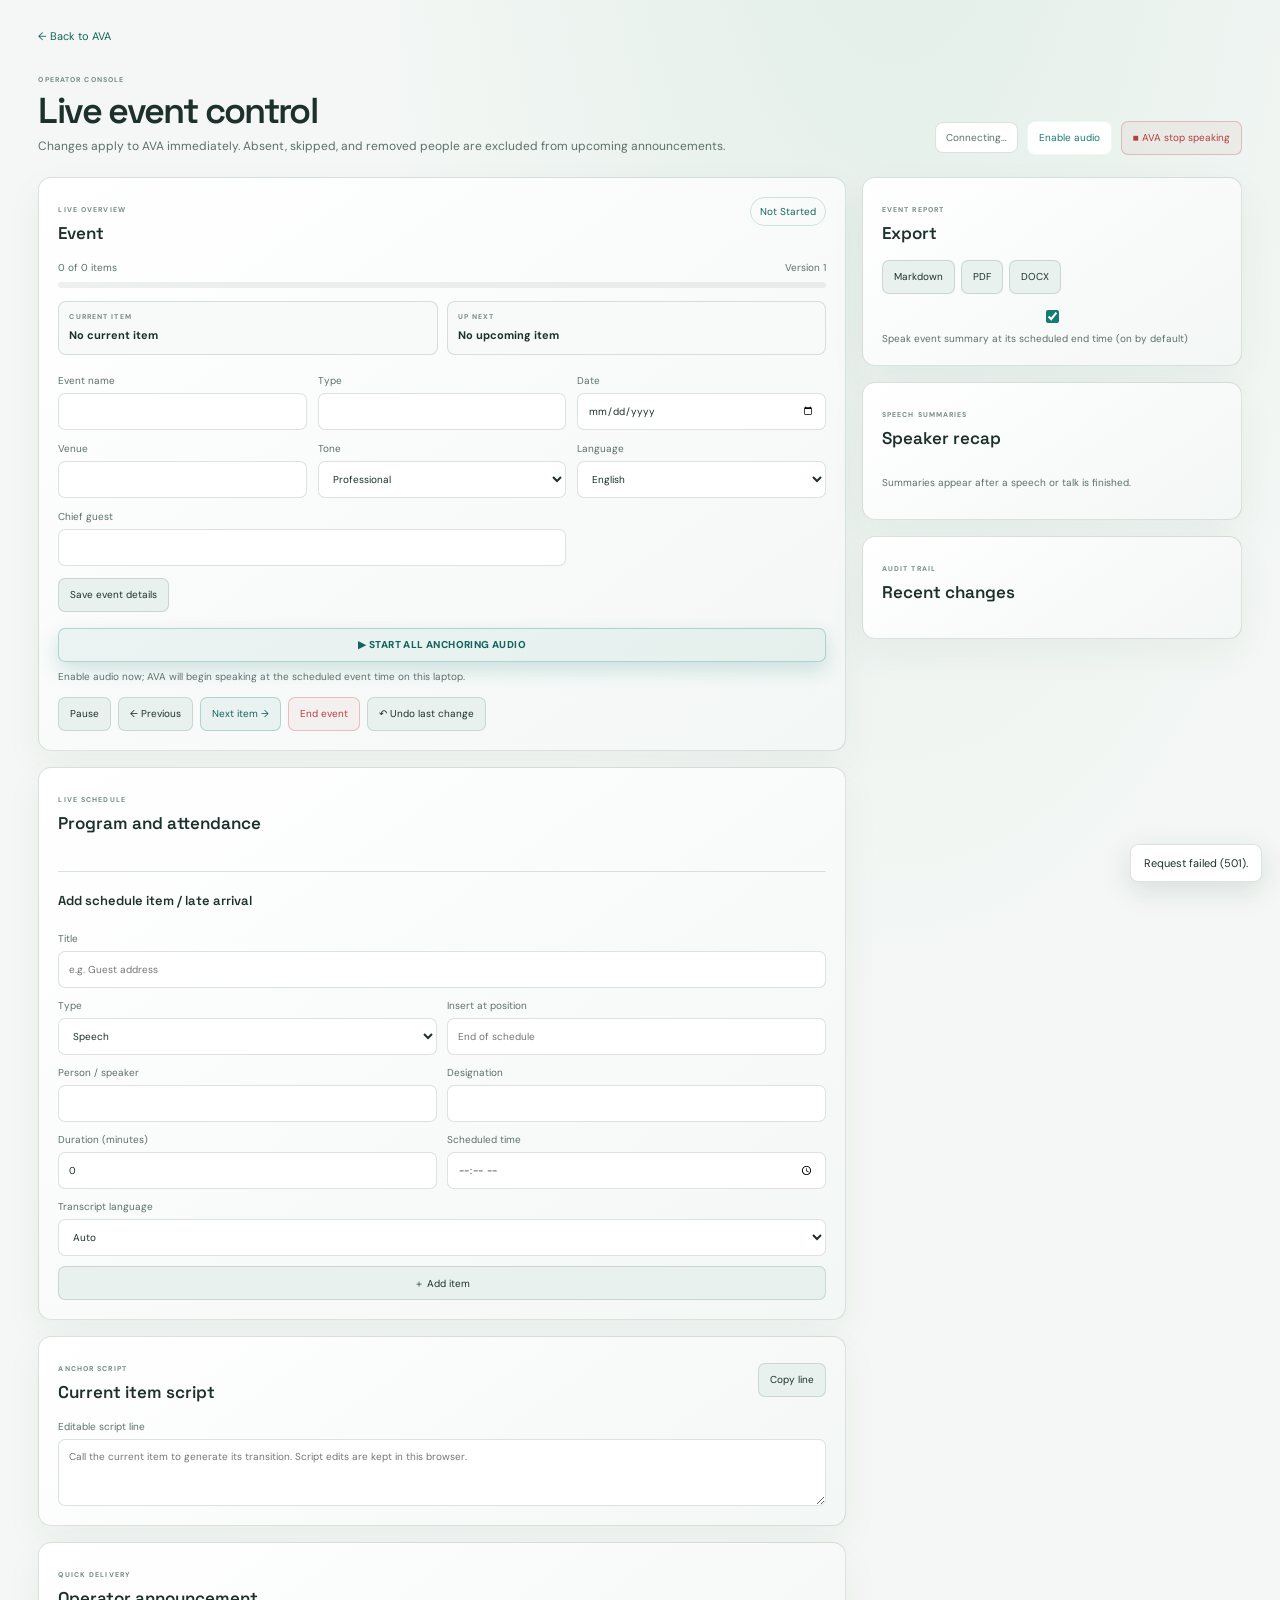
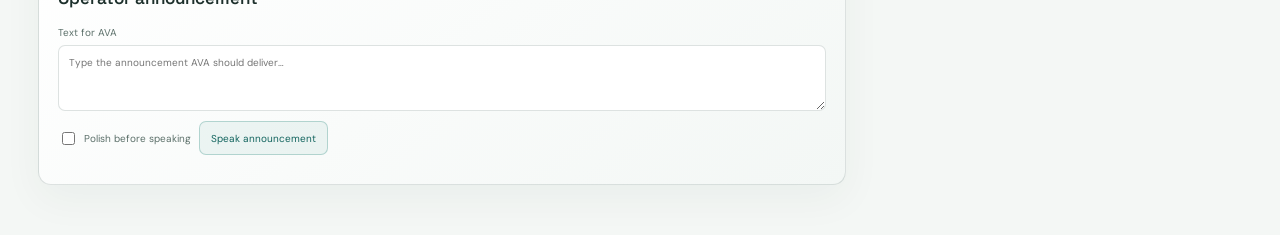
==== commit 53546ec2: "Update tests and project files" ====
--- a/static/control.html
+++ b/static/control.html
@@ -10,7 +10,7 @@
   <link href="https://fonts.googleapis.com/css2?family=DM+Sans:wght@400;500;600;700&family=Manjari:wght@400;700&family=Noto+Sans+Malayalam:wght@400;500;600;700&family=Space+Grotesk:wght@500;600;700&display=swap" rel="stylesheet">
   <link rel="stylesheet" href="/static/css/ava.css">
   <link rel="stylesheet" href="/static/css/control.css">
-  <script src="/static/js/control.js" defer></script>
+  <script src="/static/js/control.js?v=4" defer></script>
 </head>
 <body class="control-body">
   <main class="control-shell">
@@ -57,8 +57,11 @@
             <label class="wide-field">Chief guest<input id="field-chief-guest" maxlength="200"></label>
           </div>
           <button id="save-event-fields" class="secondary-button" type="button">Save event details</button>
+          <div class="start-anchoring-panel">
+            <button id="start-event" class="primary-button start-anchoring-button" type="button">▶ START ALL ANCHORING AUDIO</button>
+            <p id="start-event-help">Enable audio now; AVA will begin speaking at the scheduled event time on this laptop.</p>
+          </div>
           <div class="event-controls">
-            <button id="start-event" class="primary-button" type="button">Start event</button>
             <button id="pause-event" class="secondary-button" type="button">Pause</button>
             <button id="previous-item" class="secondary-button" type="button">← Previous</button>
             <button id="next-item" class="primary-button" type="button">Next item →</button>
--- a/static/css/control.css
+++ b/static/css/control.css
@@ -19,6 +19,11 @@
 .progress-copy { display: flex; justify-content: space-between; margin-bottom: 7px; color: var(--muted); font-size: 10px; }
 .progress-track { height: 6px; overflow: hidden; border-radius: 8px; background: #1d302c12; }
 .progress-track div { width: 0; height: 100%; border-radius: inherit; background: linear-gradient(90deg, var(--mint), var(--lavender)); transition: width .25s; }
+.start-anchoring-panel { display: grid; gap: 7px; margin-top: 16px; }
+.start-anchoring-panel p { margin: 0; color: var(--muted); font-size: 10px; }
+.start-anchoring-button { width: 100%; min-height: 64px; border-radius: 11px; color: #fff; background: linear-gradient(110deg, #126b63, #258f82); box-shadow: 0 8px 20px #167c7330; font-size: 16px; font-weight: 800; letter-spacing: .04em; }
+.start-anchoring-button:hover:not(:disabled) { filter: brightness(1.08); transform: translateY(-1px); }
+.start-anchoring-button:disabled { cursor: not-allowed; opacity: .58; }
 .current-next-items { display: grid; grid-template-columns: repeat(2, minmax(0, 1fr)); gap: 9px; margin-top: 13px; }
 .current-next-items > div { display: grid; gap: 5px; min-width: 0; padding: 10px; border: 1px solid var(--line); border-radius: 8px; background: #f7faf8; }
 .current-next-items strong { overflow-wrap: anywhere; font-size: 11px; }
